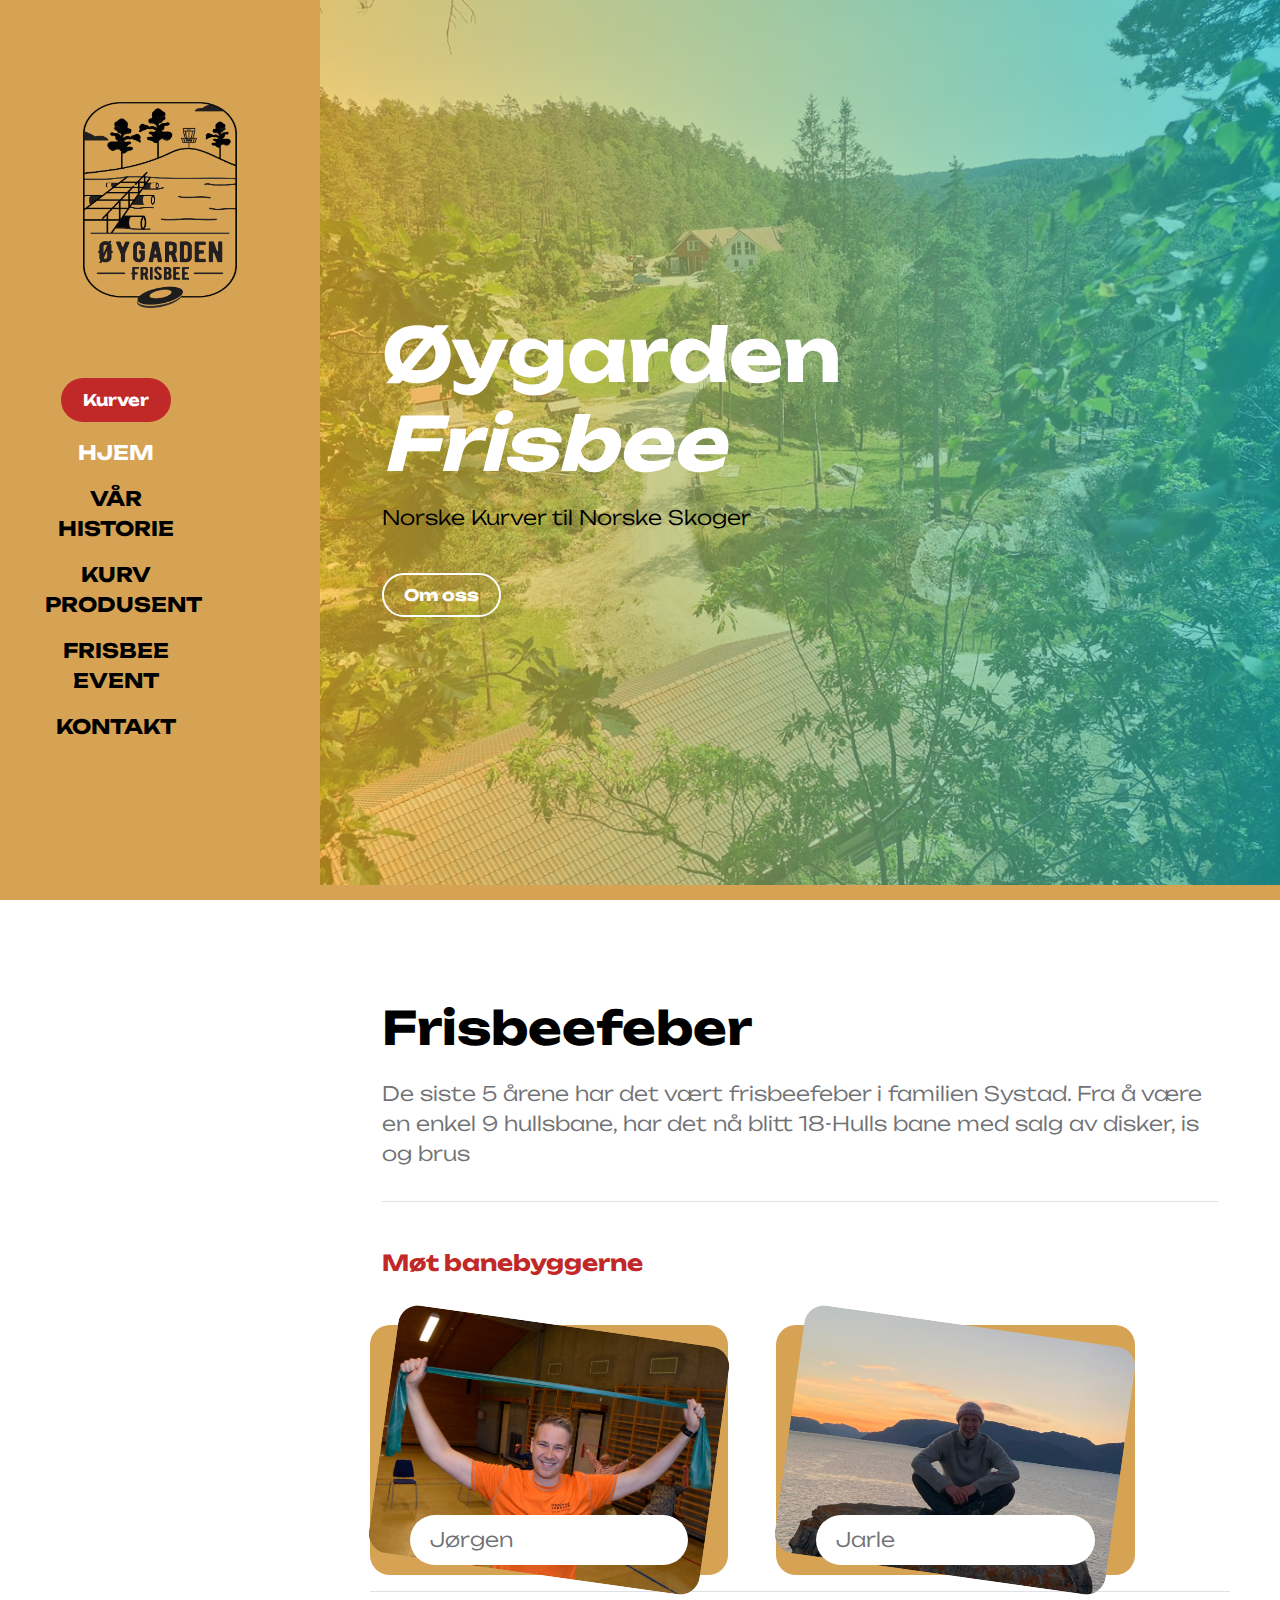
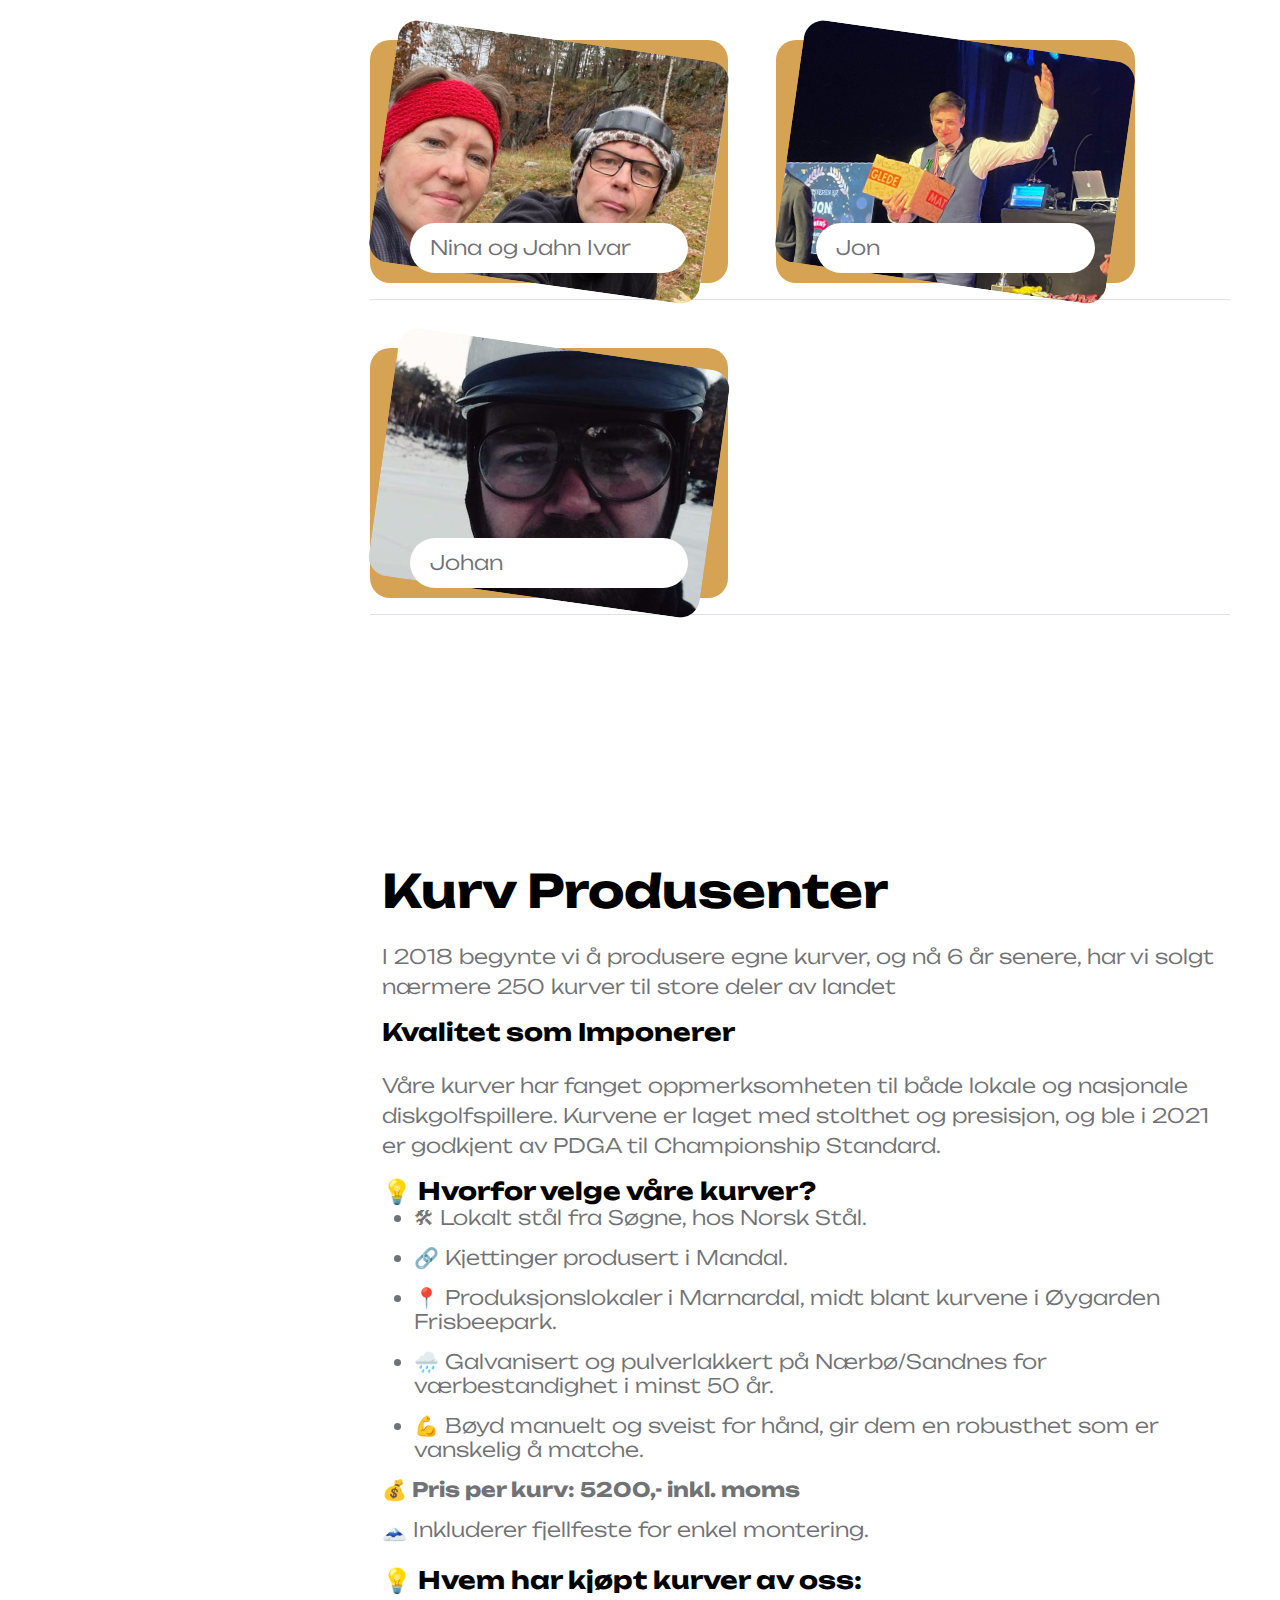
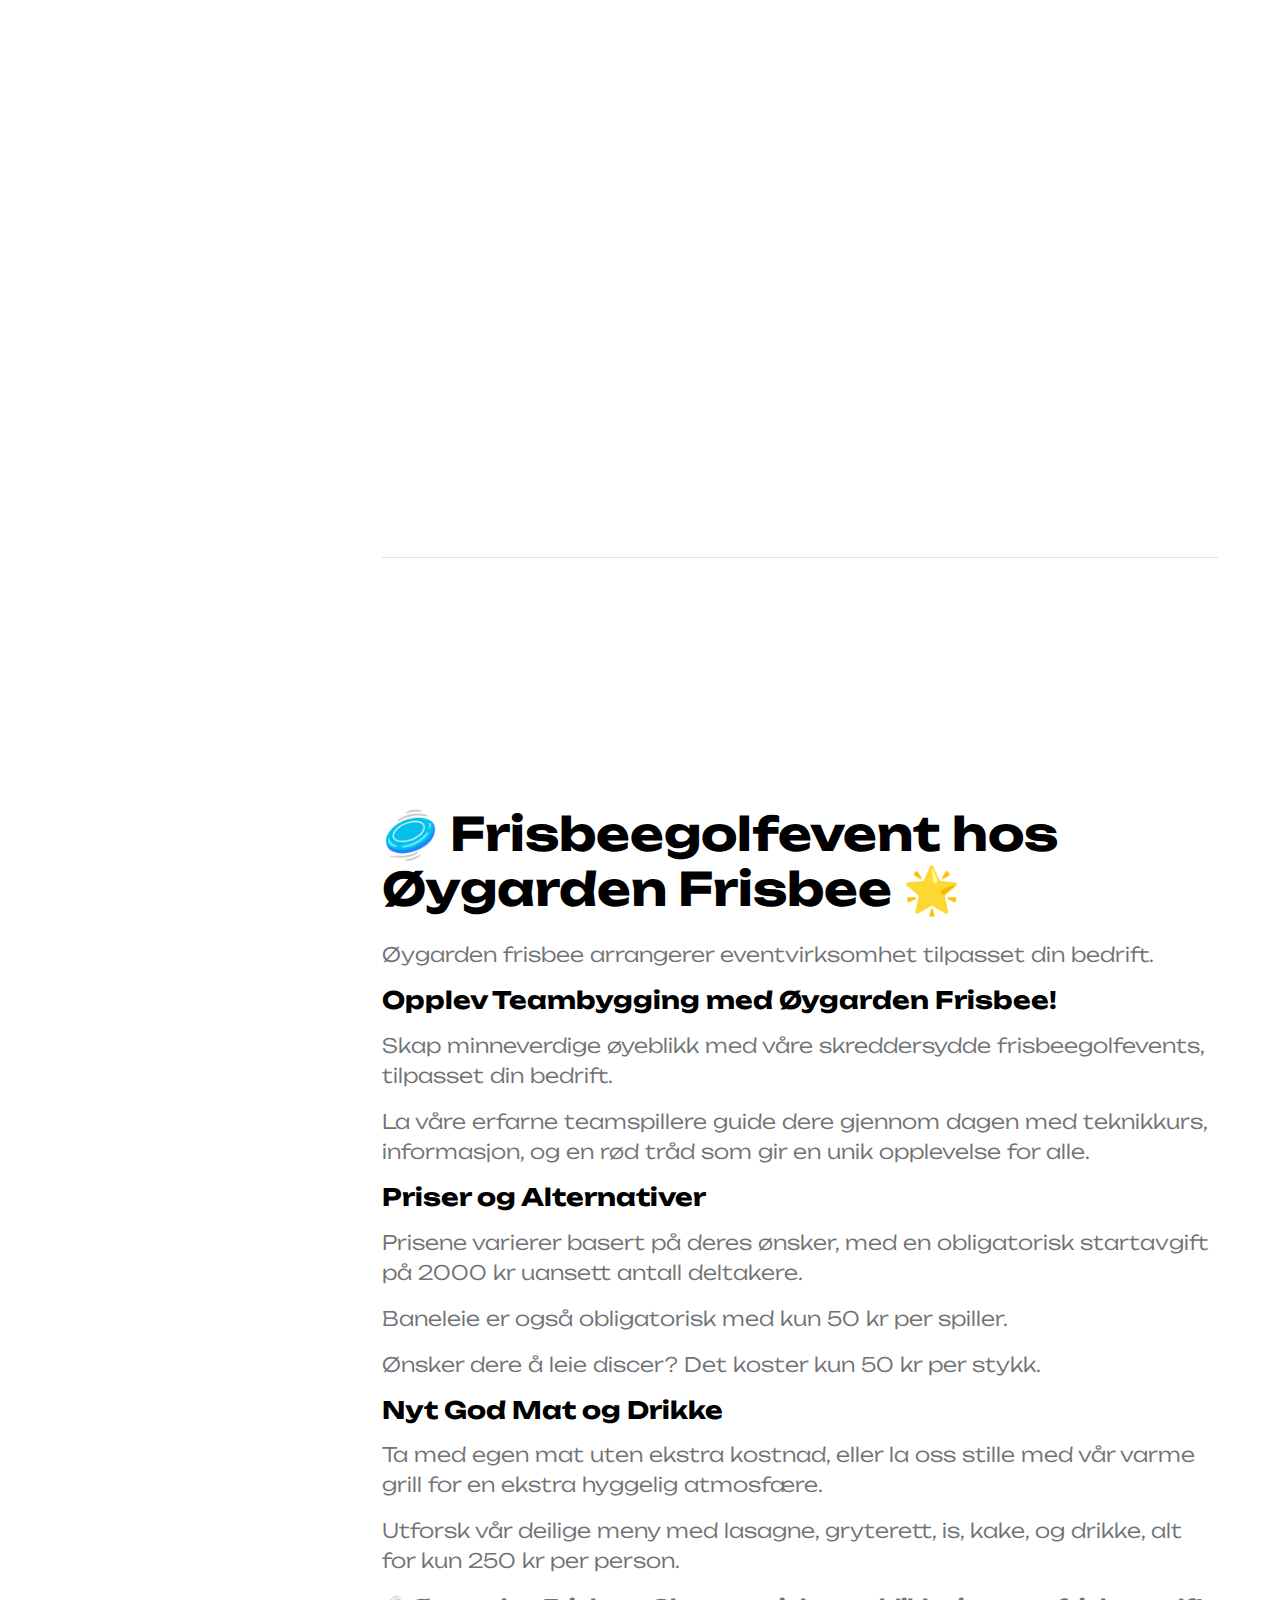
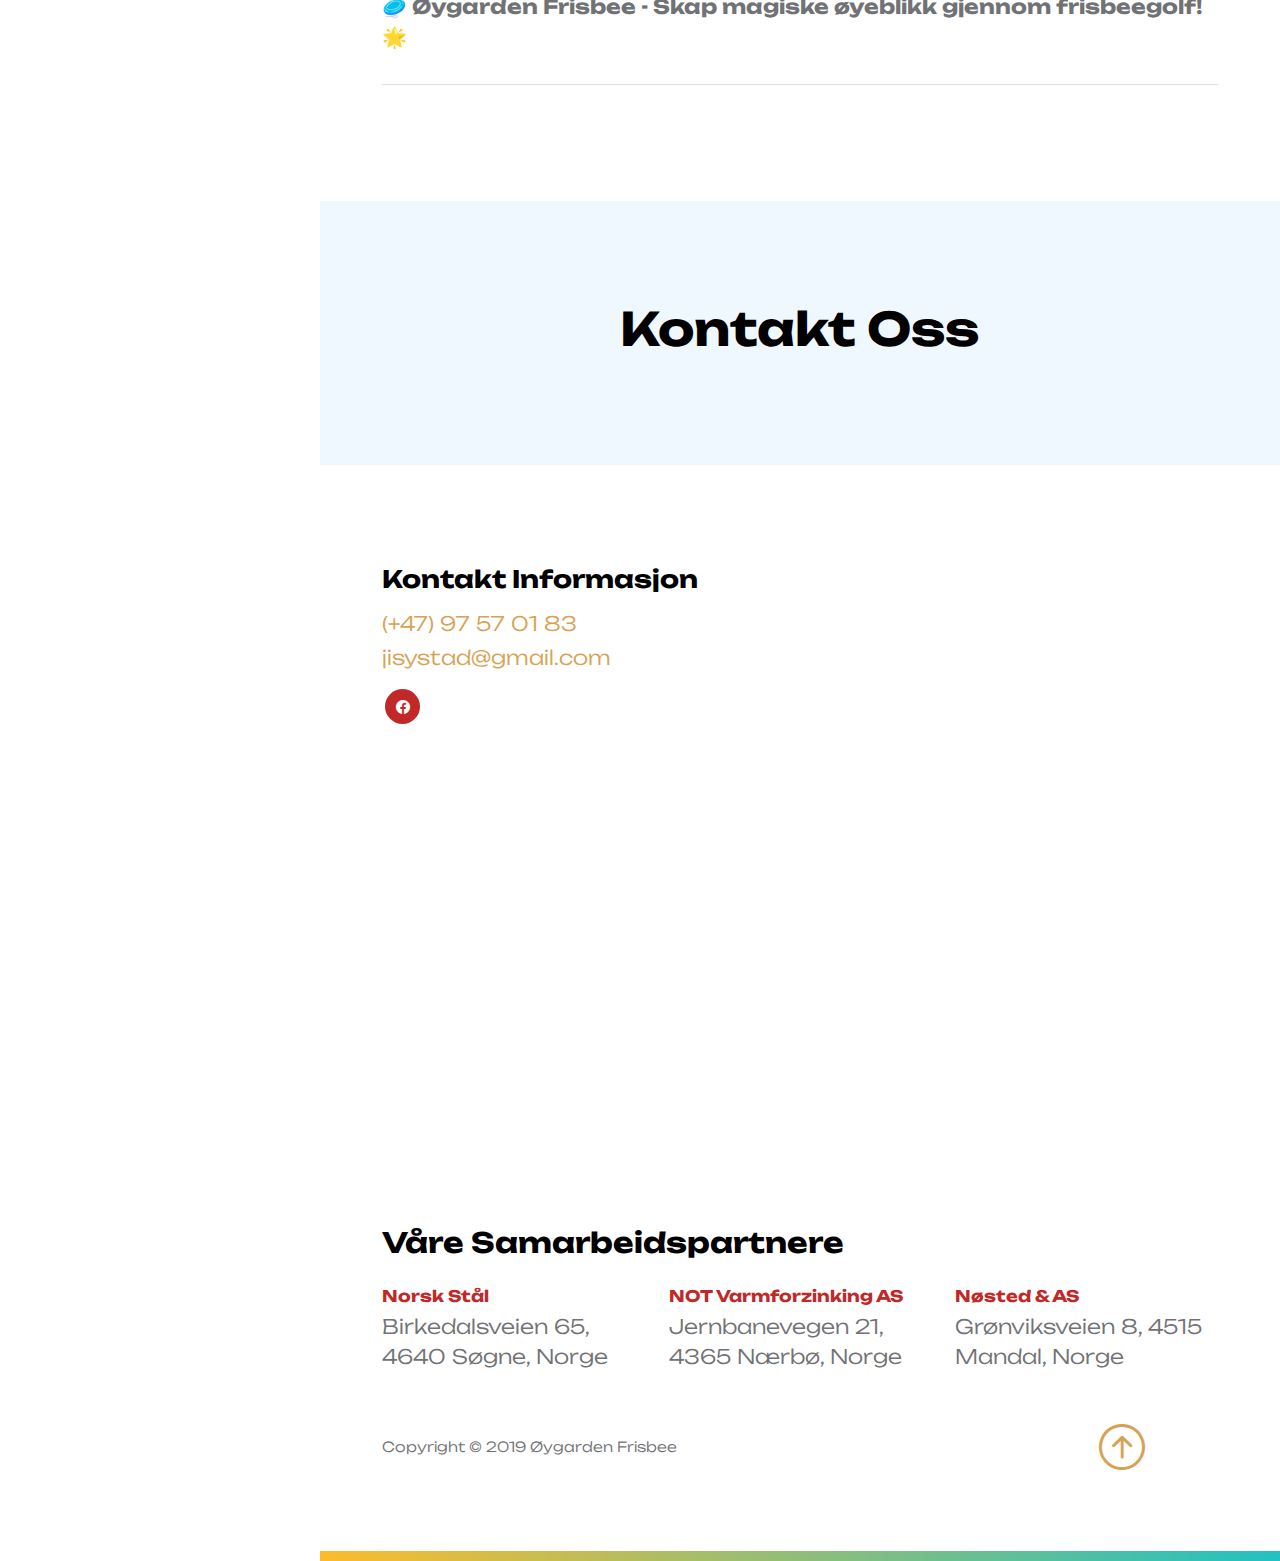
==== index.html @ 497b541f ".." ====
<!doctype html>

<html lang="en">
    <head>
        <meta name="google-site-verification" content="99GQtSZN6uLijTsMwN8VBqobpxUEq3Imoh3JrUAR_5c" />
        <meta charset="utf-8">
        <meta name="viewport" content="width=device-width, initial-scale=1">

        <meta name="description" content="">
        <meta name="author" content="">

        <title>Øygarden</title>

        <!-- CSS FILES -->        
        <link rel="preconnect" href="https://fonts.googleapis.com">
        
        <link rel="preconnect" href="https://fonts.gstatic.com" crossorigin>

        <link href="https://fonts.googleapis.com/css2?family=Unbounded:wght@300;500&display=swap" rel="stylesheet">

        <link href="css/bootstrap.min.css" rel="stylesheet">

        <link href="css/bootstrap-icons.css" rel="stylesheet">

        <link href="css/templatemo-barber-shop.css" rel="stylesheet">

        <link rel="stylesheet" href="css/flipper.css">
<!--

TemplateMo 585 Barber Shop

https://templatemo.com/tm-585-barber-shop

-->
    </head>
    <script>
        window.si = window.si || function () { (window.siq = window.siq || []).push(arguments); };
      </script>
      <script defer src="/_vercel/speed-insights/script.js"></script>
    
    <body>
    <SpeedInsights />

        <div class="container-fluid">
            <div class="row">

                <button class="navbar-toggler d-md-none collapsed" type="button" data-bs-toggle="collapse" data-bs-target="#sidebarMenu" aria-controls="sidebarMenu" aria-expanded="false" aria-label="Toggle navigation">
                    <span class="navbar-toggler-icon"></span>
                </button>

                <nav id="sidebarMenu" class="col-md-4 col-lg-3 d-md-block sidebar collapse p-0">

                    <div class="position-sticky sidebar-sticky d-flex flex-column justify-content-center align-items-center">
                        <a class="navbar-brand" href="index.html">
                            <img src="images/oygarden-logo.png" class="logo-image img-fluid" align="">
                        </a>

                        <ul class="nav flex-column">
                            <div class="col-lg-8 col-12">
                                
                                
                                <a class="btn custom-btn smoothscroll mb-2 " href="Norskpeoduserte_Kurver.html">Kurver</a>
                            <!--    <a class="btn custom-btn smoothscroll mb-2" href="Frisbee_event.html">Event</a>
                                <br>
                            </div>-->
                            <li class="nav-item">
                                <a class="nav-link click-scroll" href="#section_1">Hjem</a>
                            </li>

                            <li class="nav-item">
                                <a class="nav-link click-scroll" href="#section_2">Vår Historie</a>
                            </li>

                            <li class="nav-item">
                                <a class="nav-link click-scroll" href="#section_3">Kurv Produsent</a>
                            </li>
                            <li class="nav-item">
                                <a class="nav-link click-scroll" href="#section_4">Frisbee Event</a>
                            </li>  
                            <li class="nav-item">
                                <a class="nav-link click-scroll" href="#section_5">Kontakt</a>
                            </li>
                        </ul>
                    </div>
                </nav>

                
                <div class="col-md-8 ms-sm-auto col-lg-9 p-0">
                    <section class="img_hjem hero-section d-flex justify-content-center align-items-center" id="section_1">

                            <div class="container">
                                <div class="row">

                                    <div class="col-lg-8 col-12">
                                        <h1 class="text-white mb-lg-3 mb-4"><strong>Øygarden <em>Frisbee</em></strong></h1>
                                        <p class="text-black">Norske Kurver til Norske Skoger</p>
                                        <br>
                                        <a class="btn custom-btn custom-border-btn custom-btn-bg-white smoothscroll me-2 mb-2" href="#section_2">Om oss</a>

                                        <!-- <a class="btn custom-btn smoothscroll mb-2" href="#section_3">What we do</a> -->
                                    </div>
                                </div>
                            </div>

                            <!-- <div class="custom-block d-lg-flex flex-column justify-content-center align-items-center">
                                <img src="images/vintage-chair-barbershop.jpg" class="custom-block-image img-fluid" alt="">

                                <h4><strong class="text-white">Hurry Up! Get good haircut.</strong></h4>

                                <a href="#booking-section" class="smoothscroll btn custom-btn custom-btn-italic mt-3">Book a seat</a>
                            </div> -->
                    </section>


                    <section class="about-section section-padding" id="section_2">
                        <div class="container">
                            <div class="row">

                                <div class="col-lg-12 col-12 mx-auto">
                                    <h2 class="mb-4">Frisbeefeber</h2>

                                    <div class="border-bottom pb-3 mb-5">
                                        <p>De siste 5 årene har det vært frisbeefeber i familien Systad. Fra å være en enkel 9 hullsbane, har det nå blitt 18-Hulls bane med salg av disker, is og brus</p>
                                        <!-- <a href="https://templatemo.com/page/1" target="_blank">TemplateMo</a> -->
                                    </div>
                                </div>

                                    <h6 class="mb-5">Møt banebyggerne</h6>
                                        <div class="col-lg-5 col-12 custom-block-bg-overlay-wrap me-lg-5 mb-5 mb-lg-0">
                                            <img src="images/folk/Jorgen_korona.jpg" class="custom-block-bg-overlay-image img-fluid" alt="">

                                            <div class="team-info d-flex align-items-center flex-wrap">
                                                <p class="mb-0">Jørgen</p>

                                                
                                            </div>
                                        </div>
                                        
                                        <div class="col-lg-5 col-12 custom-block-bg-overlay-wrap me-lg-5 mb-5 mb-lg-0">
                                            <img src="images/folk/Jarle.jpg" class="custom-block-bg-overlay-image img-fluid" alt="">

                                            <div class="team-info d-flex align-items-center flex-wrap">
                                                <p class="mb-0">Jarle</p>

                                            </div>
                                        </div>
                                        <div class="border-bottom pb-3 mb-5">
                                        </div> 

                                        <div class="col-lg-5 col-12 custom-block-bg-overlay-wrap me-lg-5 mb-5 mb-lg-0">
                                            <img src="images/folk/Nina_jahnivar.jpg" class="custom-block-bg-overlay-image img-fluid" alt="">

                                            <div class="team-info d-flex align-items-center flex-wrap">
                                                <p class="mb-0">Nina og Jahn Ivar</p>

                                                
                                            </div>
                                            
                                        </div>
                                        
                                        <div class="col-lg-5 col-12 custom-block-bg-overlay-wrap me-lg-5 mb-5 mb-lg-0">
                                            <img src="images/folk/Jon_meny.jpg" class="custom-block-bg-overlay-image img-fluid" alt="">

                                            <div class="team-info d-flex align-items-center flex-wrap">
                                                <p class="mb-0">Jon</p>

                                                
                                            </div>
                                            
                                        </div>
                                        <div class="border-bottom pb-3 mb-5">
                                        </div> 
                                        <div class="col-lg-5 col-12 custom-block-bg-overlay-wrap me-lg-5 mb-5 mb-lg-0">
                                            <img src="images/folk/johan_hjelm.jpg" class="custom-block-bg-overlay-image img-fluid" alt="">

                                            <div class="team-info d-flex align-items-center flex-wrap">
                                                <p class="mb-0">Johan</p>

                                                
                                            </div>
                                            
                                        </div>
                                <div class="border-bottom pb-3 mb-5">
                                </div> 
                        </section>
                    <section class="about-section section-padding" id="section_3">
                        <div class="container">
                            <div class="row">

                                <div class="col-lg-12 col-12 mx-auto">
                                <h2 class="mb-4">Kurv Produsenter</h2>
                                <p>I 2018 begynte vi å produsere egne kurver, og nå 6 år senere, har vi solgt nærmere 250 kurver til store deler av landet</p>

                                <div class="border-bottom pb-3 mb-5">
                                    <h5 class="mb-4">Kvalitet som Imponerer</h5>
                                        <p> Våre kurver har fanget oppmerksomheten til både lokale og nasjonale diskgolfspillere. Kurvene er laget med stolthet og presisjon, og ble i 2021 er godkjent av PDGA til Championship Standard.
                                        
                                            <h5 class="mb-4">💡 Hvorfor velge våre kurver?</h7>    
                                            <ul>
                                                <li>🛠 Lokalt stål fra Søgne, hos Norsk Stål.</li>
                                                <p></p>
                                                <li>🔗 Kjettinger produsert i Mandal.</li>
                                                <p></p>
                                                <li>📍 Produksjonslokaler i Marnardal, midt blant kurvene i Øygarden Frisbeepark.</li>
                                                <p></p>
                                                <li>🌧️ Galvanisert og pulverlakkert på Nærbø/Sandnes for værbestandighet i minst 50 år.</li>
                                                <p></p>
                                                <li>💪 Bøyd manuelt og sveist for hånd, gir dem en robusthet som er vanskelig å matche.</li>
                                              </ul>
                                              <p><strong>💰 Pris per kurv: 5200,- inkl. moms</strong></p>
                                              <p>🗻 Inkluderer fjellfeste for enkel montering.</p>
                                              
                                              <h5 class="mb-4">💡 Hvem har kjøpt kurver av oss:</h7>    
                                                <p></p>
                                                <div>
                                                <iframe class="google-map" src="https://www.google.com/maps/d/u/0/embed?mid=1SNhku_MDyU33DSKw4q8itqVWNT-lhy4&ehbc=2E312F" width="100%" height="500" style="border:0;" allowfullscreen="" loading="lazy" referrerpolicy="no-referrer-when-downgrade"></iframe>
                                            </div>
                                </div>
                            </div>
                        </div>
                    </section>
                    <section class="about-section section-padding" id="section_4">
                        <div class="container">
                            <div class="row">
                                <div class="col-lg-12 col-12 mx-auto">
                                <h2 class="mb-4">🥏 Frisbeegolfevent hos Øygarden Frisbee 🌟</h2>
                                <p>Øygarden frisbee arrangerer eventvirksomhet tilpasset din bedrift. </p>

                                <div class="border-bottom pb-3 mb-lg-3">                                        
                                    <section>
                                        <h5 class="mb-3">Opplev Teambygging med Øygarden Frisbee!</h5>
                                        <p>Skap minneverdige øyeblikk med våre skreddersydde frisbeegolfevents, tilpasset din bedrift.</p>
                                        <p>La våre erfarne teamspillere guide dere gjennom dagen med teknikkurs, informasjon, og en rød tråd som gir en unik opplevelse for alle.</p>
                                    </section>
                                
                                    <section>
                                        <h5 class="mb-3">Priser og Alternativer</h5>
                                        <p>Prisene varierer basert på deres ønsker, med en obligatorisk startavgift på 2000 kr uansett antall deltakere.</p>
                                        <p>Baneleie er også obligatorisk med kun 50 kr per spiller.</p>
                                        <p>Ønsker dere å leie discer? Det koster kun 50 kr per stykk.</p>
                                    </section>
                                
                                    <section>
                                        <h5 class="mb-3">Nyt God Mat og Drikke</h5>
                                        <p>Ta med egen mat uten ekstra kostnad, eller la oss stille med vår varme grill for en ekstra hyggelig atmosfære.</p>
                                        <p>Utforsk vår deilige meny med lasagne, gryterett, is, kake, og drikke, alt for kun 250 kr per person.</p>
                                    </section>
                                
                                    <footer>
                                        <p><strong>🥏 Øygarden Frisbee - Skap magiske øyeblikk gjennom frisbeegolf! 🌟</strong></p>
                                    </footer>

                                </div>

                            </div>
                        
                        </div>
                    </section>



                <section class="contact-section" id="section_5">
                    <div class="section-padding section-bg">
                        <div class="container">
                            <div class="row">   

                                <div class="col-lg-8 col-12 mx-auto">
                                    <h2 class="text-center">Kontakt Oss</h2>
                                </div>
                            </div>
                        </div>
                    </div>
                    

                    <div class="section-padding">
                        <div class="container">
                            <div class="row">

                                <div class="col-lg-6 col-12">
                                    <h5 class="mb-3"><strong>Kontakt</strong> Informasjon</h5>

                                    <p class="text-white d-flex mb-1">
                                        <a href="tel: 97570183" class="site-footer-link">
                                            (+47) 
                                            97 57 01 83
                                        </a>
                                    </p>

                                    <p class="text-white d-flex">
                                        <a href="mailto:jisystad@gmail.com" class="site-footer-link">
                                            jisystad@gmail.com
                                        </a>
                                    </p>

                                    <ul class="social-icon">
                                        <li class="social-icon-item">
                                            <a href="https://www.facebook.com/profile.php?id=100069948341157" class="social-icon-link bi-facebook">
                                            </a>
                                        </li>
            
                                        
                                    </ul>
                                </div>

                               

                                <div class="col-lg-12 col-12 mx-auto mt-5 pt-5">
                                    <iframe class="google-map" src="https://www.google.com/maps/embed?pb=!1m18!1m12!1m3!1d2104.574949823341!2d7.667216677283256!3d58.16422140373099!2m3!1f0!2f0!3f0!3m2!1i1024!2i768!4f13.1!3m3!1m2!1s0x46381f84f6355f0b%3A0x8a8f4943de258a94!2s%C3%98ygarden%20Frisbeegolf%20bane!5e0!3m2!1sno!2sno!4v1705247884808!5m2!1sno!2sno" width="100%" height="300" style="border:0;" allowfullscreen="" loading="lazy" referrerpolicy="no-referrer-when-downgrade"></iframe>
                                </div>
                                
                            </div>
                        </div>
                    </div>

                </section>
                <footer class="site-footer">
                    <div class="container">
                        <div class="row">

                            <div class="col-lg-12 col-12">
                                <h4 class="site-footer-title mb-4">Våre Samarbeidspartnere</h4>
                            </div>

                            <div class="col-lg-4 col-md-6 col-11">
                                <div class="site-footer-thumb">
                                    <strong class="mb-1">Norsk Stål</strong>

                                    <p>Birkedalsveien 65, 4640 Søgne, Norge</p>
                                </div>
                            </div>

                            <div class="col-lg-4 col-md-6 col-11">
                                <div class="site-footer-thumb">
                                    <strong class="mb-1">NOT Varmforzinking AS</strong>

                                    <p>Jernbanevegen 21, 4365 Nærbø, Norge</p>
                                </div>
                            </div>

                            <div class="col-lg-4 col-md-6 col-11">
                                <strong class="mb-1">Nøsted & AS</strong>

                                <p>Grønviksveien 8, 4515 Mandal, Norge</p>
                            </div>
                        </div>
                    </div>

                    <div class="site-footer-bottom">
                        <div class="container">
                            <div class="row align-items-center">

                                <div class="col-lg-8 col-12 mt-4">
                                    <p class="copyright-text mb-0">Copyright © 2019 Øygarden Frisbee 
                                </div>

                                <div class="col-lg-2 col-md-3 col-3 mt-lg-4 ms-auto">
                                    <a href="#section_1" class="back-top-icon smoothscroll" title="Back Top">
                                        <i class="bi-arrow-up-circle"></i>
                                    </a>
                                </div>

                            </div>
                        </div>
                    </div>
                </footer>
            </div>

        <!-- JAVASCRIPT FILES -->
        <script src="js/jquery.min.js"></script>
        <script src="js/bootstrap.min.js"></script>
        <script src="js/click-scroll.js"></script>
        <script src="js/custom.js"></script>
        <script src="js/flipp.js"></script>
    
    </body>
</html>
---- css/templatemo-barber-shop.css ----
/*

TemplateMo 585 Barber Shop

https://templatemo.com/tm-585-barber-shop

*/


/*---------------------------------------
  CUSTOM PROPERTIES ( VARIABLES )             
-----------------------------------------*/
:root {
  --white-color:                  #ffffff;
  --primary-color:                #d6a354;
  --secondary-color:              #c12828;
  --section-bg-color:             #f0f8ff;
  --custom-btn-bg-color:          #c12828;
  --custom-btn-bg-hover-color:    #FDBB2D;
  --dark-color:                   #000000;
  --p-color:                      #717275;
  --border-color:                 #7fffd4;
  --link-hover-color:             #B22727;

  --body-font-family:             'Unbounded', cursive;

  --h1-font-size:                 74px;
  --h2-font-size:                 46px;
  --h3-font-size:                 32px;
  --h4-font-size:                 28px;
  --h5-font-size:                 24px;
  --h6-font-size:                 22px;
  --p-font-size:                  20px;
  --btn-font-size:                16px;
  --copyright-font-size:          14px;

  --border-radius-large:          100px;
  --border-radius-medium:         20px;
  --border-radius-small:          10px;

  --font-weight-thin:             200;
  --font-weight-light:            300;
  --font-weight-normal:           400;
  --font-weight-bold:             700;
}

body {
  background-color: var(--white-color);
  font-family: var(--body-font-family); 
}


/*---------------------------------------
  TYPOGRAPHY               
-----------------------------------------*/

h2,
h3,
h4,
h5,
h6 {
  color: var(--dark-color);
}

h1,
h2,
h3,
h4,
h5,
h6 {
  font-weight: var(--font-weight-bold);
}

h1 {
  font-size: var(--h1-font-size);
}

h2 {
  font-size: var(--h2-font-size);
}

h3 {
  font-size: var(--h3-font-size);
}

h4 {
  font-size: var(--h4-font-size);
}

h5 {
  font-size: var(--h5-font-size);
}

h6 {
  font-size: var(--h6-font-size);
}

p {
  color: var(--p-color);
  font-size: var(--p-font-size);
  font-weight: var(--font-weight-light);
}

ul li {
  color: var(--p-color);
  font-size: var(--p-font-size);
  font-weight: var(--font-weight-light);
}

a, 
button {
  touch-action: manipulation;
  transition: all 0.3s;
}

a {
  display: inline-block;
  color: var(--primary-color);
  text-decoration: none;
}

a:hover {
  color: var(--link-hover-color);
}

b,
strong {
  font-weight: var(--font-weight-bold);
}


/*---------------------------------------
  SECTION               
-----------------------------------------*/
.section-padding {
  padding: 100px 50px;
}

.section-bg {
  background-color: var(--section-bg-color);
}

.section-overlay {
  background-color: var(--dark-color);
  position: absolute;
  top: 0;
  left: 0;
  pointer-events: none;
  width: 100%;
  height: 100%;
  opacity: 0.45;
}

.section-overlay + .container {
  position: relative;
}

.back-top-icon {
  font-size: var(--h2-font-size);
}


/*---------------------------------------
  CUSTOM BLOCK BACKGROUND OVERLAY               
-----------------------------------------*/
.custom-block-bg-overlay-wrap {
  background: var(--primary-color);
  border-radius: var(--border-radius-medium);
  transition: all 0.3s ease;
}

.custom-block-bg-overlay-wrap:hover {
  background: linear-gradient(90deg, #FDBB2D 0%, #22C1C3 100%);
  transform: scale(1.05);
}

.custom-block-bg-overlay-image {
  border-radius: var(--border-radius-medium);
  display: block;
  margin: auto;
  height: 100%;
  object-fit: cover;
  transform: rotate(8deg);
}

.custom-block-bg-overlay-wrap:hover .team-info {
  bottom: 10px;
}


/*---------------------------------------
  CUSTOM BUTTON               
-----------------------------------------*/
.custom-btn {
  background: var(--custom-btn-bg-color);
  border: 2px solid transparent;
  border-radius: var(--border-radius-large);
  color: var(--white-color);
  font-size: var(--btn-font-size);
  font-weight: var(--font-weight-bold);
  line-height: normal;
  transition: all 0.3s;
  padding: 10px 20px;
}

.custom-btn:hover {
  background: var(--custom-btn-bg-hover-color);
  color: var(--white-color);
}

.custom-border-btn {
  background: transparent;
  border: 2px solid var(--custom-btn-bg-color);
  color: var(--custom-btn-bg-color);
}

.custom-btn-bg-white {
  border-color: var(--white-color);
  color: var(--white-color);
}

.custom-btn-italic {
  font-style: italic;
}


/*---------------------------------------
  NAVIGATION              
-----------------------------------------*/
.sidebar {
  background: var(--primary-color);
  background-repeat: no-repeat;
  background-size: cover;
  background-position: center;
  position: fixed;
  top: 0;
  bottom: 0;
  left: 0;
  z-index: 100;
  padding: 50px 0 0;
}

.sidebar-sticky {
  height: calc(100vh - 48px);
  overflow-x: hidden;
  overflow-y: auto;
  text-align: center;
  position: relative;
}

.navbar {
  background: transparent;
  z-index: 9;
}

.logo-image {
  width: 154px;
  height: auto;
  margin-bottom: 70px;
}

#sidebarMenu .nav-link {
  color: var(--dark-color);
  font-size: var(--p-font-size);
  font-weight: var(--font-weight-bold);
  text-transform: uppercase;
  position: relative;
}

#sidebarMenu .nav-link.active, 
#sidebarMenu .nav-link:hover {
  color: var(--white-color);
}

.navbar-toggler {
  background: var(--primary-color);
  border-radius: var(--border-radius-large);
  position: fixed;
  top: 0;
  bottom: 0;
  right: 0;
  z-index: 222;
  border: 0;
  padding: 0;
  cursor: pointer;
  margin: 25px;
  width: 55px;
  height: 55px;
  outline: none;
}

.navbar-toggler:focus {
  outline: none;
  box-shadow: none;
}

.navbar-toggler[aria-expanded="true"] .navbar-toggler-icon {
  background: transparent;
}

.navbar-toggler[aria-expanded="true"] .navbar-toggler-icon:before,
.navbar-toggler[aria-expanded="true"] .navbar-toggler-icon:after {
  transition: top 300ms 50ms ease, -webkit-transform 300ms 350ms ease;
  transition: top 300ms 50ms ease, transform 300ms 350ms ease;
  transition: top 300ms 50ms ease, transform 300ms 350ms ease, -webkit-transform 300ms 350ms ease;
  top: 0;
}

.navbar-toggler[aria-expanded="true"] .navbar-toggler-icon:before {
  transform: rotate(45deg);
}

.navbar-toggler[aria-expanded="true"] .navbar-toggler-icon:after {
  transform: rotate(-45deg);
}

.navbar-toggler .navbar-toggler-icon {
  background: var(--white-color);
  transition: background 10ms 300ms ease;
  display: block;
  margin: auto;
  width: 25px;
  height: 2px;
  position: relative;
}

.navbar-toggler .navbar-toggler-icon:before,
.navbar-toggler .navbar-toggler-icon:after {
  transition: top 300ms 350ms ease, -webkit-transform 300ms 50ms ease;
  transition: top 300ms 350ms ease, transform 300ms 50ms ease;
  transition: top 300ms 350ms ease, transform 300ms 50ms ease, -webkit-transform 300ms 50ms ease;
  position: absolute;
  right: 0;
  left: 0;
  background: var(--white-color);
  width: 25px;
  height: 2px;
  content: '';
}

.navbar-toggler .navbar-toggler-icon::before {
  top: -8px;
}

.navbar-toggler .navbar-toggler-icon::after {
  top: 8px;
}


/*---------------------------------------
  HERO        
-----------------------------------------*/
.img_hjem {
  background-image: url('../images/framside.jpg');
}
/* Define a class for each page with different background images */
.img_kurv {
  background-image: url('../images/kurv_sogndal.jpg');
}

.img_event {
  background-image: url('../images/event_image.jpg');
}

/* Common styles for all hero sections */
.hero-section {
  background-repeat: no-repeat;
  background-attachment: fixed;
  background-size: cover;
  background-position: center;
  position: relative;
  overflow: hidden;
  padding: 50px;
  padding-bottom: 0;
  min-height: 665px;
  border-bottom: 15px solid var(--primary-color);
}


@media screen and (min-width: 991px) {
  .hero-section {
    height: calc(100vh - 0px);
  }
}

.hero-section::after {
  content: "";
  background: linear-gradient(90deg, #FDBB2D 0%, #22C1C3 100%);
  position: absolute;
  top: 0;
  right: 0;
  bottom: 0;
  left: 0;
  opacity: 0.65;
}

.hero-section .container {
  position: relative;
  z-index: 2;
}

.custom-block {
  border: 10px solid var(--primary-color);
  border-radius: 100%;
  position: absolute;
  z-index: 2;
  bottom: -60px;
  right: -60px;
  padding: 50px 90px 50px 50px;
  width: 360px;
  height: 360px;
}

.custom-block .custom-btn {
  background: var(--primary-color);
}

.custom-block .custom-btn:hover {
  background: var(--secondary-color);
}

.custom-block-image {
  border: 10px solid var(--primary-color);
  border-radius: 100%;
  position: absolute;
  top: -60px;
  right: 20px;
  left: 0;
  width: 120px;
  height: 120px;
  margin: auto;
  object-fit: cover;
}


/*---------------------------------------
  ABOUT              
-----------------------------------------*/
.about-section h6 {
  color: var(--secondary-color);
}

.about-section .custom-block-bg-overlay-image {
  width: 100%;
  max-height: 250px;
}

.about-section .custom-block-bg-overlay-wrap {
  position: relative;
}

.team-info {
  background: var(--white-color);
  border-radius: var(--border-radius-large);
  position: absolute;
  bottom: 0;
  right: 0;
  left: 0;
  margin: 10px 40px;
  padding: 10px 17px 10px 20px;
  transition: all 0.3s ease;
}


/*---------------------------------------
  FEATURED               
-----------------------------------------*/
.featured-section {
  background-image: url('../images/barber-customer-giving-high-five.jpg');
  background-repeat: no-repeat;
  background-attachment: fixed;
  background-size: cover;
  position: relative;
  text-align: center;
}

.featured-section h2 {
  color: var(--secondary-color);
}

.featured-section p {
  color: var(--white-color);
}

.featured-section strong {
  background: var(--primary-color);
  border-radius: var(--border-radius-medium);
  display: inline-block;
  margin-top: 10px;
  padding: 10px 20px;
}


/*---------------------------------------
  SERVICES             
-----------------------------------------*/
.services-thumb {
  border-radius: var(--border-radius-medium);
  position: relative;
  overflow: hidden;
}

.services-thumb:hover .services-info {
  border-color: var(--primary-color);
  border-width: 5px;
}

.services-thumb:hover .services-image {
  transform: scale(1.05);
}

.services-image {
  border-radius: var(--border-radius-medium);
  display: block;
  margin: auto;
  transition: all 0.3s;
}

.services-thumb-price {
  background: var(--primary-color);
  border-radius: var(--border-radius-medium);
  font-size: var(--copyright-font-size);
  margin-left: auto;
  padding: 5px 10px;
}

.services-info {
  border-radius: var(--border-radius-medium);
  border: 1px solid var(--white-color);
  position: absolute;
  top: 0;
  bottom: 0;
  right: 0;
  left: 0;
  margin: 20px;
  padding: 25px 30px;
  transition: all 0.3s ease;
}

.services-info h4 {
  color: var(--white-color);
}


/*---------------------------------------
  PRICE LIST             
-----------------------------------------*/
.price-list-section {
  padding-top: 100px;
  padding-bottom: 100px;
}

.price-list-thumb-wrap {
  padding-right: 50px;
}

.price-list-thumb {
  margin-bottom: 10px;
}

.price-list-thumb:last-child {
  margin-bottom: 0;
}

.price-list-thumb h6 strong {
  color: var(--primary-color);
}

.price-list-thumb-divider {
  background: var(--p-color);
  flex: auto;
  height: 2px;
  margin: auto 15px 0;
}

.price-list-section .custom-block-bg-overlay-wrap {
  padding: 0;
}


/*---------------------------------------
  BOOKING               
-----------------------------------------*/
.booking-section {
  background-image: url('../images/vintage-chair-barbershop.jpg');
  background-repeat: no-repeat;
  background-attachment: fixed;
  background-size: cover;
  background-position: center;
}

.booking-form {
  background: var(--white-color);
  border-radius: var(--border-radius-medium);
  padding: 65px;
}


/*---------------------------------------
  CONTACT               
-----------------------------------------*/
.google-map {
  border-radius: var(--border-radius-medium);
  filter: hue-rotate(45deg);
}

.contact-block-wrap {
  background: var(--primary-color);
  border-radius: var(--border-radius-medium);
  padding: 0;
  min-height: 200px;
}

.contact-block {
  background: var(--secondary-color);
  border-radius: var(--border-radius-medium);
  transform: rotate(8deg);
  height: 100%;
  padding: 20px 40px;
}

.contact-block h6 {
  transform: rotate(-8deg);
}

.contact-block .custom-icon {
  background: var(--primary-color);
  border-radius: var(--border-radius-large);
  display: block;
  width: 50px;
  height: 50px;
  line-height: 50px;
  text-align: center;
  position: relative;
}

.contact-block strong {
  display: block;
  color: var(--white-color);
  text-transform: uppercase;
  margin-top: 20px;
  margin-bottom: 10px;
}


/*---------------------------------------
  CUSTOM FORM               
-----------------------------------------*/
.custom-form .form-control {
  color: var(--p-color);
  margin-bottom: 24px;
  padding-top: 13px;
  padding-bottom: 13px;
  outline: none;
  transition: all 0.3s;
}

.custom-form .form-control:hover,
.custom-form .form-control:focus {
  background: var(--section-bg-color);
  border-color: transparent;
}

.custom-form button[type="submit"] {
  background: var(--custom-btn-bg-color);
  border: none;
  border-radius: var(--border-radius-large);
  color: var(--white-color);
  font-size: var(--p-font-size);
  font-weight: var(--font-weight-medium);
  transition: all 0.3s;
  margin-bottom: 0;
}

.custom-form button[type="submit"]:hover,
.custom-form button[type="submit"]:focus {
  background: var(--custom-btn-bg-hover-color);
  border-color: transparent;
}


/*---------------------------------------
  SITE FOOTER              
-----------------------------------------*/
.site-footer {
  position: relative;
  padding: 80px 50px;
  padding-top: 0;
}

.site-footer::after {
  content: "";
  background: linear-gradient(90deg, #FDBB2D 0%, #22C1C3 100%);
  position: absolute;
  right: 0;
  bottom: 0;
  left: 0;
  width: 100%;
  height: 10px;
}

.site-footer-links {
  padding-left: 0;
}

.site-footer-link-item {
  list-style: none;
  display: inline-block;
  margin-right: 15px;
}

.site-footer strong {
  display: block;
  color: var(--secondary-color);
}

.copyright-text {
  font-size: var(--copyright-font-size);
}


/*---------------------------------------
  SOCIAL ICON               
-----------------------------------------*/
.social-icon {
  margin: 0;
  padding: 0;
}

.social-icon-item {
  list-style: none;
  display: inline-block;
  vertical-align: top;
}

.social-icon-link {
  background: var(--secondary-color);
  border-radius: var(--border-radius-large);
  color: var(--white-color);
  font-size: var(--copyright-font-size);
  display: block;
  margin: 0 3px;
  text-align: center;
  width: 35px;
  height: 35px;
  line-height: 36px;
  transition: background 0.2s, color 0.2s;
}

.social-icon-link:hover {
  background: var(--primary-color);
  color: var(--white-color);
}

.social-icon-link span {
  display: block;
}


/*---------------------------------------
  RESPONSIVE STYLES               
-----------------------------------------*/
@media screen and (max-width: 1200px) {
  h1 {
    font-size: 62px;
  }
}

@media screen and (max-width: 991px) {
  h1 {
    font-size: 54px;
  }

  h2 {
    font-size: 36px;
  }

  h3 {
    font-size: 32px;
  }

  h4 {
    font-size: 28px;
  }

  h5 {
    font-size: 20px;
  }

  h6 {
    font-size: 18px;
  }

  .section-padding,
  .hero-section {
    padding: 50px 25px;
  }

  .custom-block {
    display: none;
  }
  
  .navbar {
    background-color: var(--dark-color);
  }

  .navbar-expand-lg .navbar-nav {
    padding-bottom: 30px;
  }

  .navbar-expand-lg .navbar-nav .nav-link {
    padding: 0;
  }

  .booking-form {
    padding: 45px;
  }
}

@media screen and (max-width: 767px) {
  .custom-btn {
    font-size: 14px;
    padding: 10px 20px;
  }
}

@media screen and (max-width: 480px) {
  h1 {
    font-size: 38px;
  }

  h2 {
    font-size: 28px;
  }

  h3 {
    font-size: 26px;
  }

  h4 {
    font-size: 22px;
  }

  h5 {
    font-size: 20px;
  }

  .services-info h4 {
    font-size: 20px;
  }

  .booking-form {
    padding: 35px;
  }
}
---- css/flipper.css ----
.flip-container {
    perspective: 1000px;
}

.flipper {
    transition: 0.6s;
    transform-style: preserve-3d;
    position: relative;
    height: 100%; /* Added height for better visibility */
}

.front.back {
    width: 100%;
    height: 100%;
    position: absolute;
    backface-visibility: hidden;
}

.front {
    z-index: 2;
}

.back {
    transform: rotateY(180deg);
    display: none; /* Initially hide the back side */
}

.flip-container.flipped .flipper {
    transform: rotateY(180deg);
}
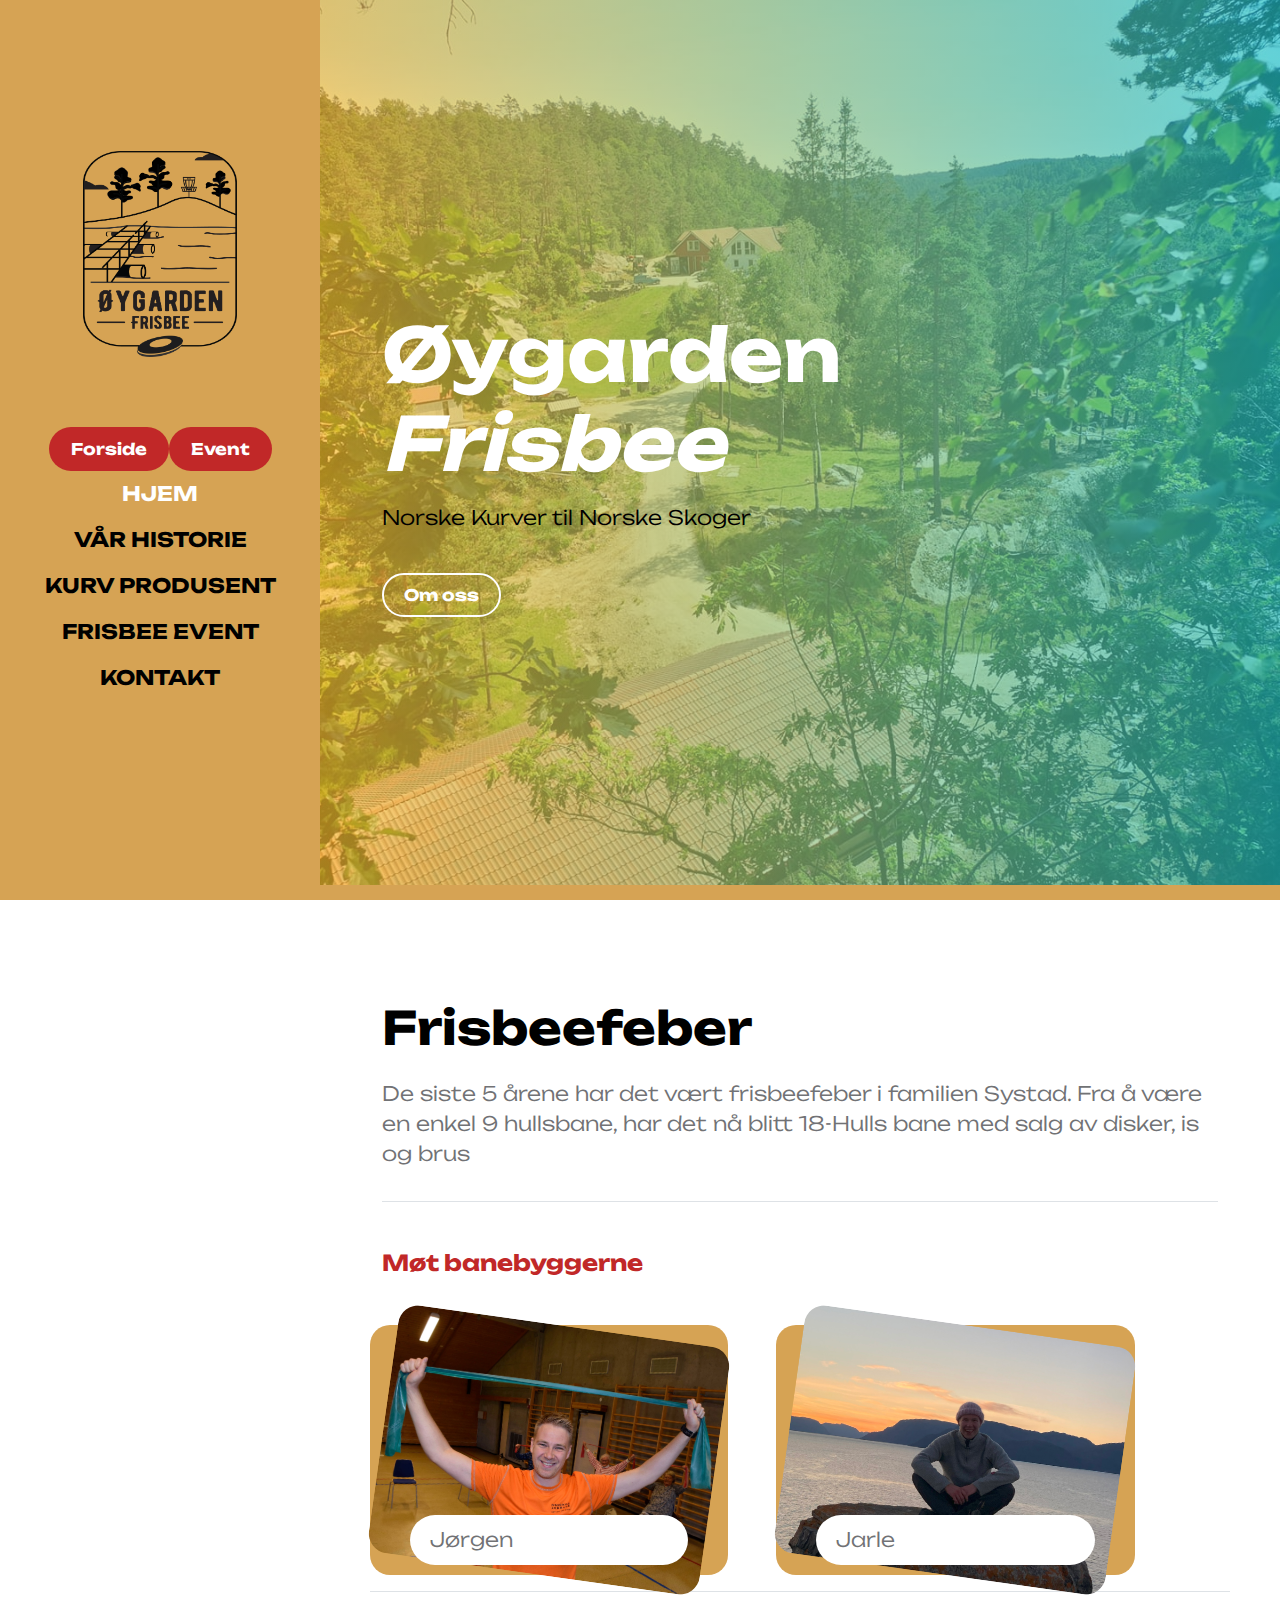
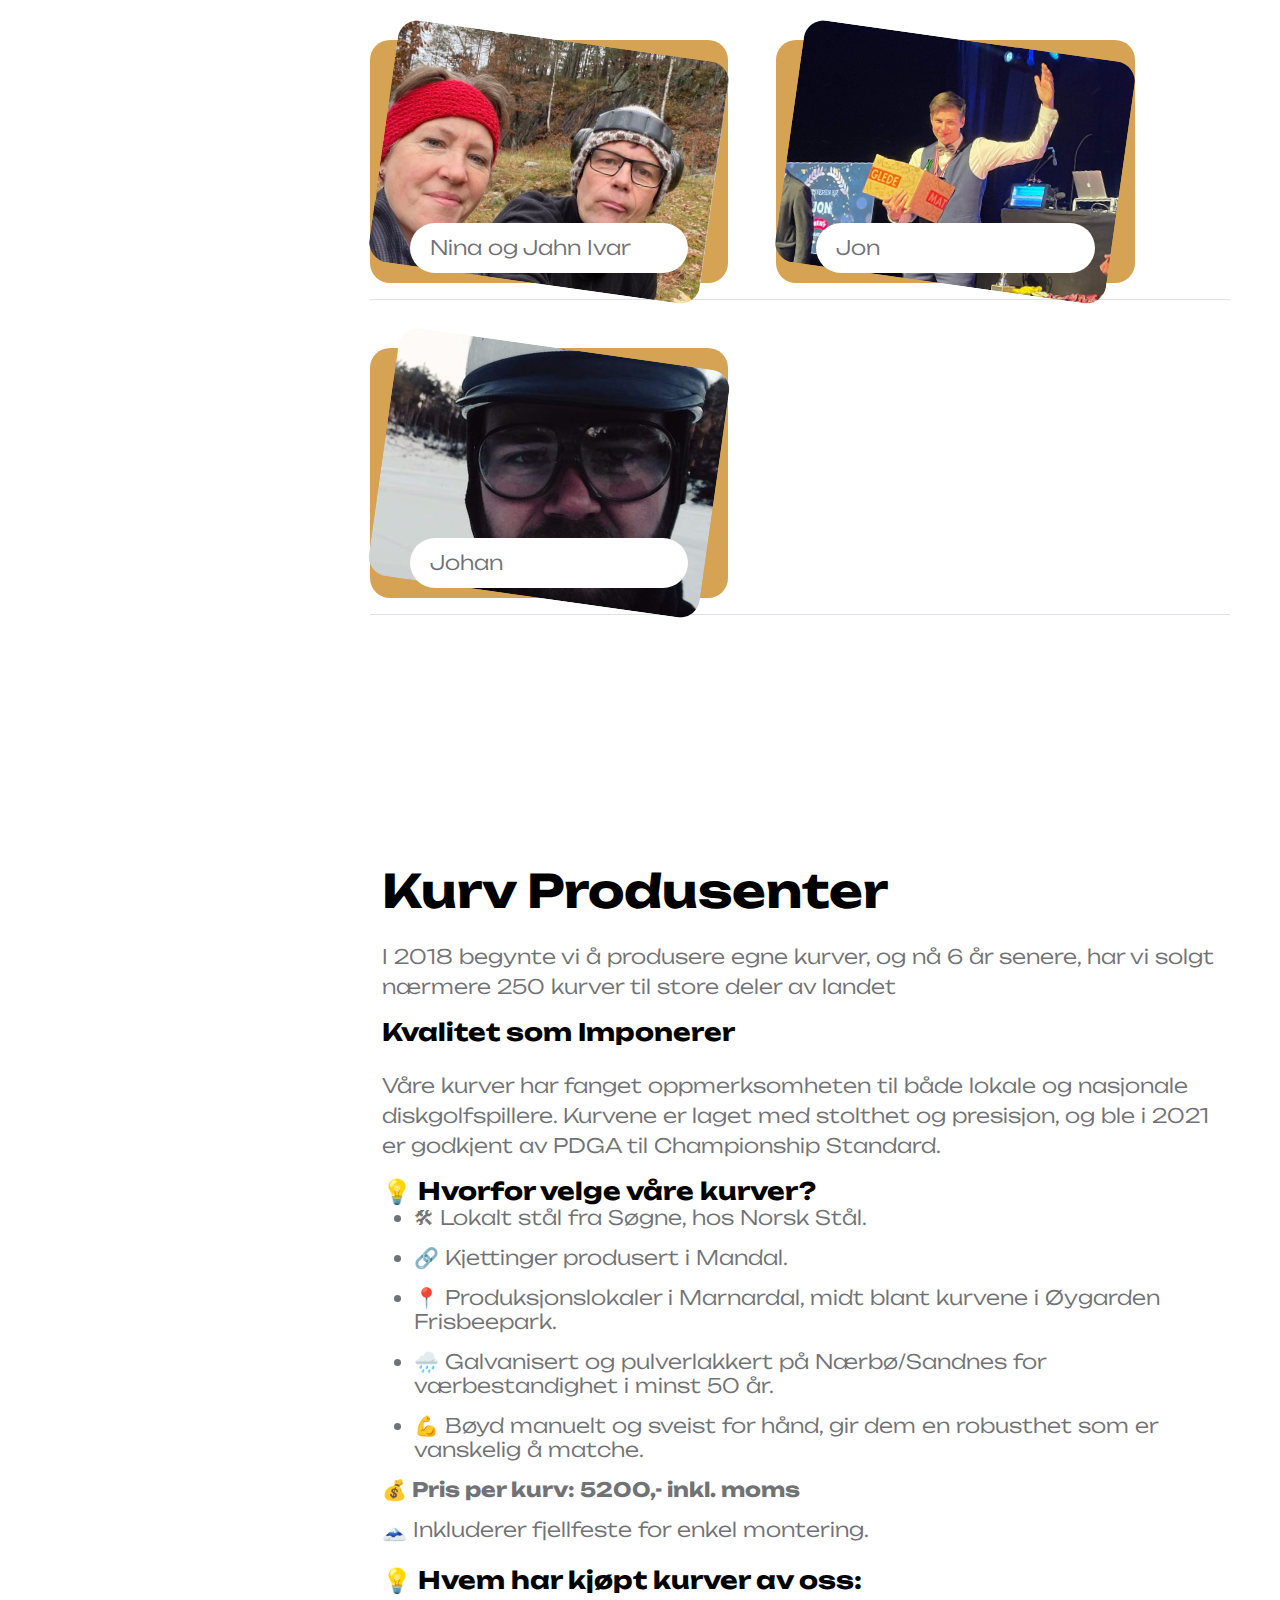
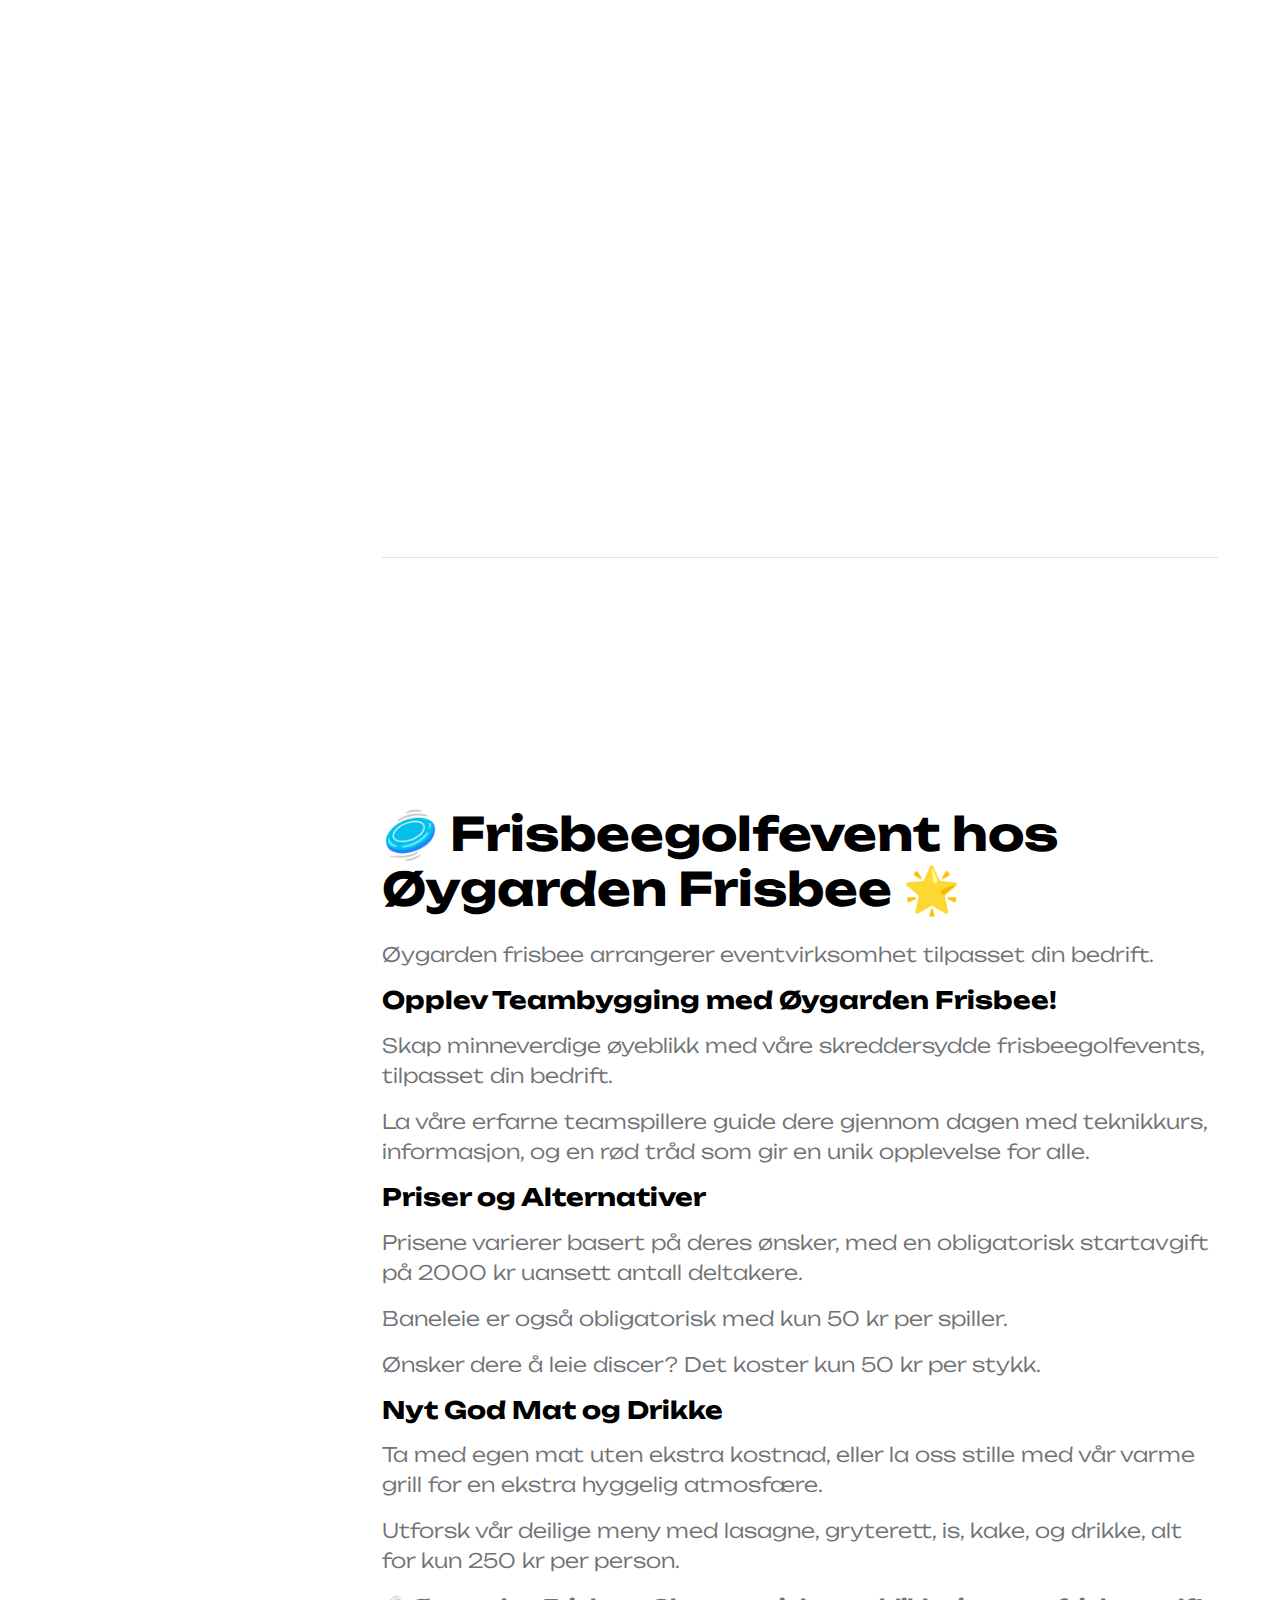
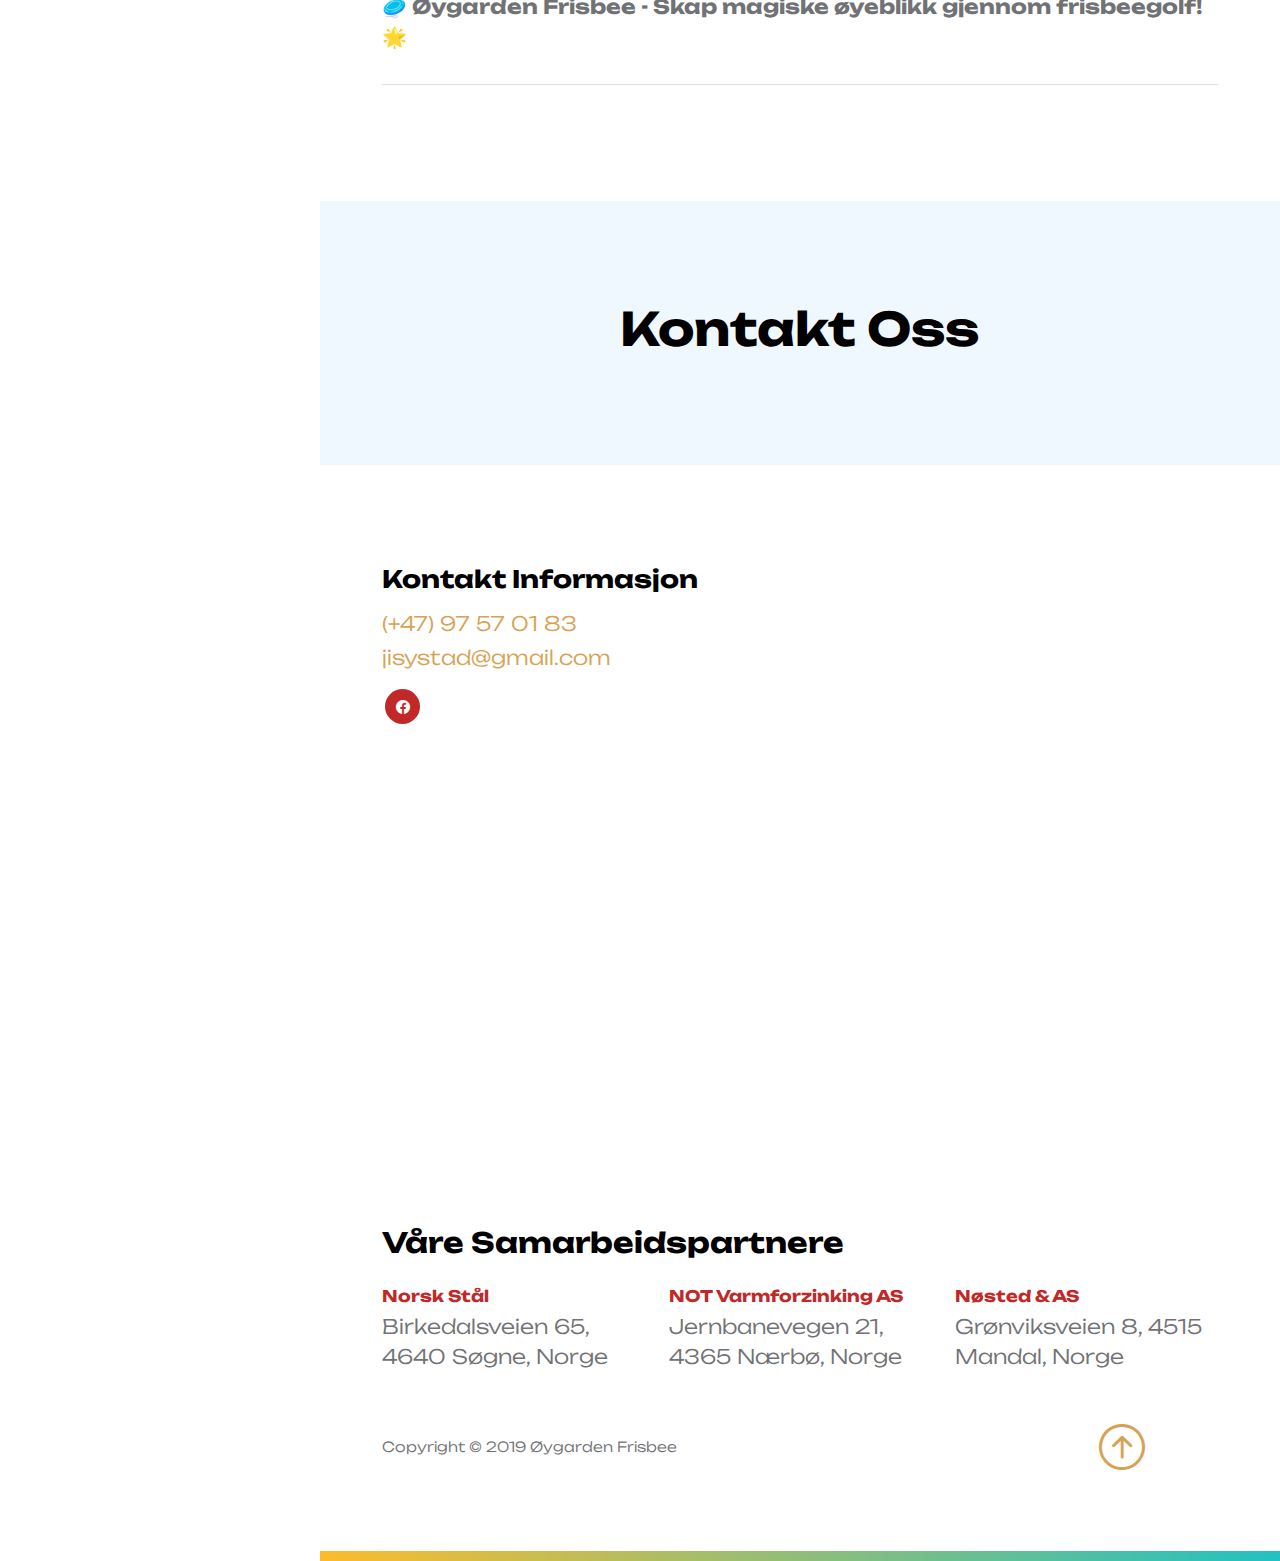
==== commit 8e3f1cdc: ".." ====
--- a/index.html
+++ b/index.html
@@ -54,15 +54,16 @@
                         <a class="navbar-brand" href="index.html">
                             <img src="images/oygarden-logo.png" class="logo-image img-fluid" align="">
                         </a>
-
+                        
+                        <ul class="nav flex">
+                                                        
+                            <a class="btn custom-btn smoothscroll mb-12" href="Norskpeoduserte_Kurver.html">Forside</a>
+                            
+                            <a class="btn custom-btn smoothscroll mb-12" href="Frisbee_event.html">Event</a>
+                            
+                        </ul>
                         <ul class="nav flex-column">
-                            <div class="col-lg-8 col-12">
-                                
-                                
-                                <a class="btn custom-btn smoothscroll mb-2 " href="Norskpeoduserte_Kurver.html">Kurver</a>
-                            <!--    <a class="btn custom-btn smoothscroll mb-2" href="Frisbee_event.html">Event</a>
-                                <br>
-                            </div>-->
+                            
                             <li class="nav-item">
                                 <a class="nav-link click-scroll" href="#section_1">Hjem</a>
                             </li>
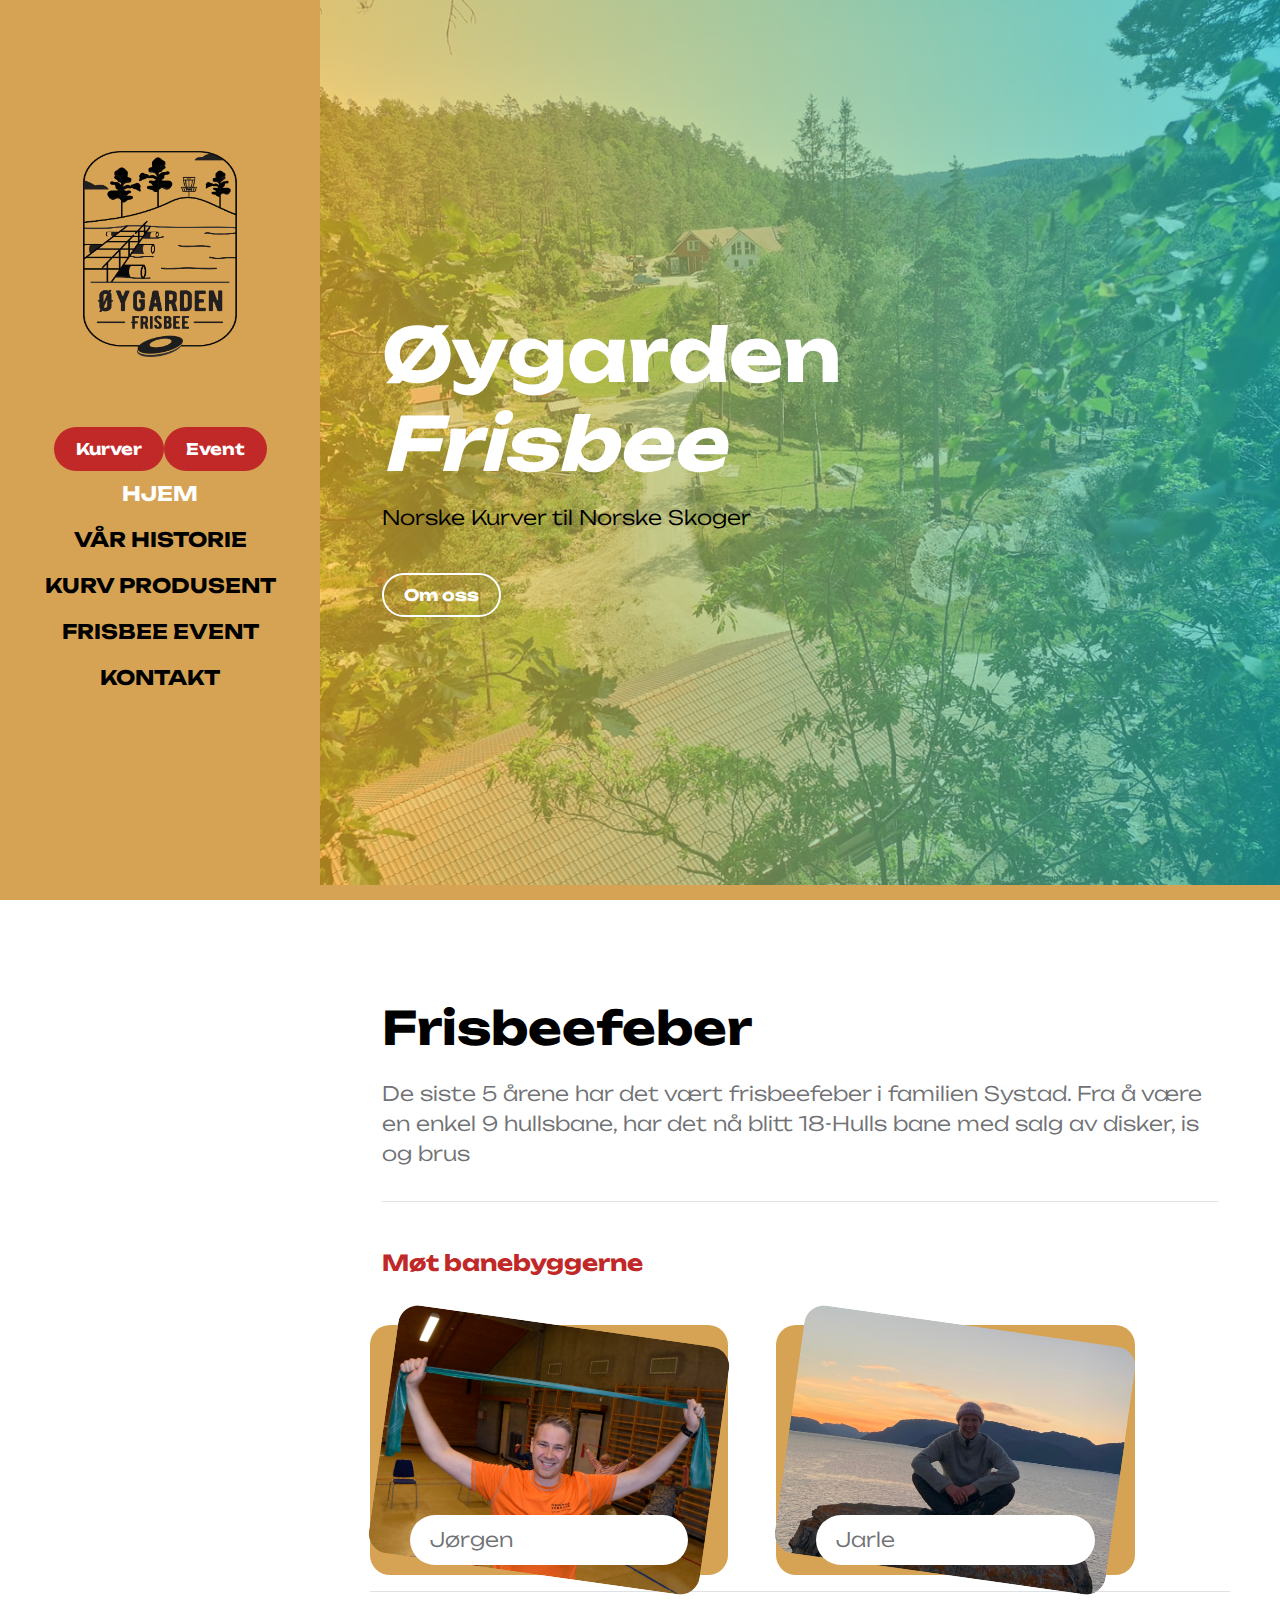
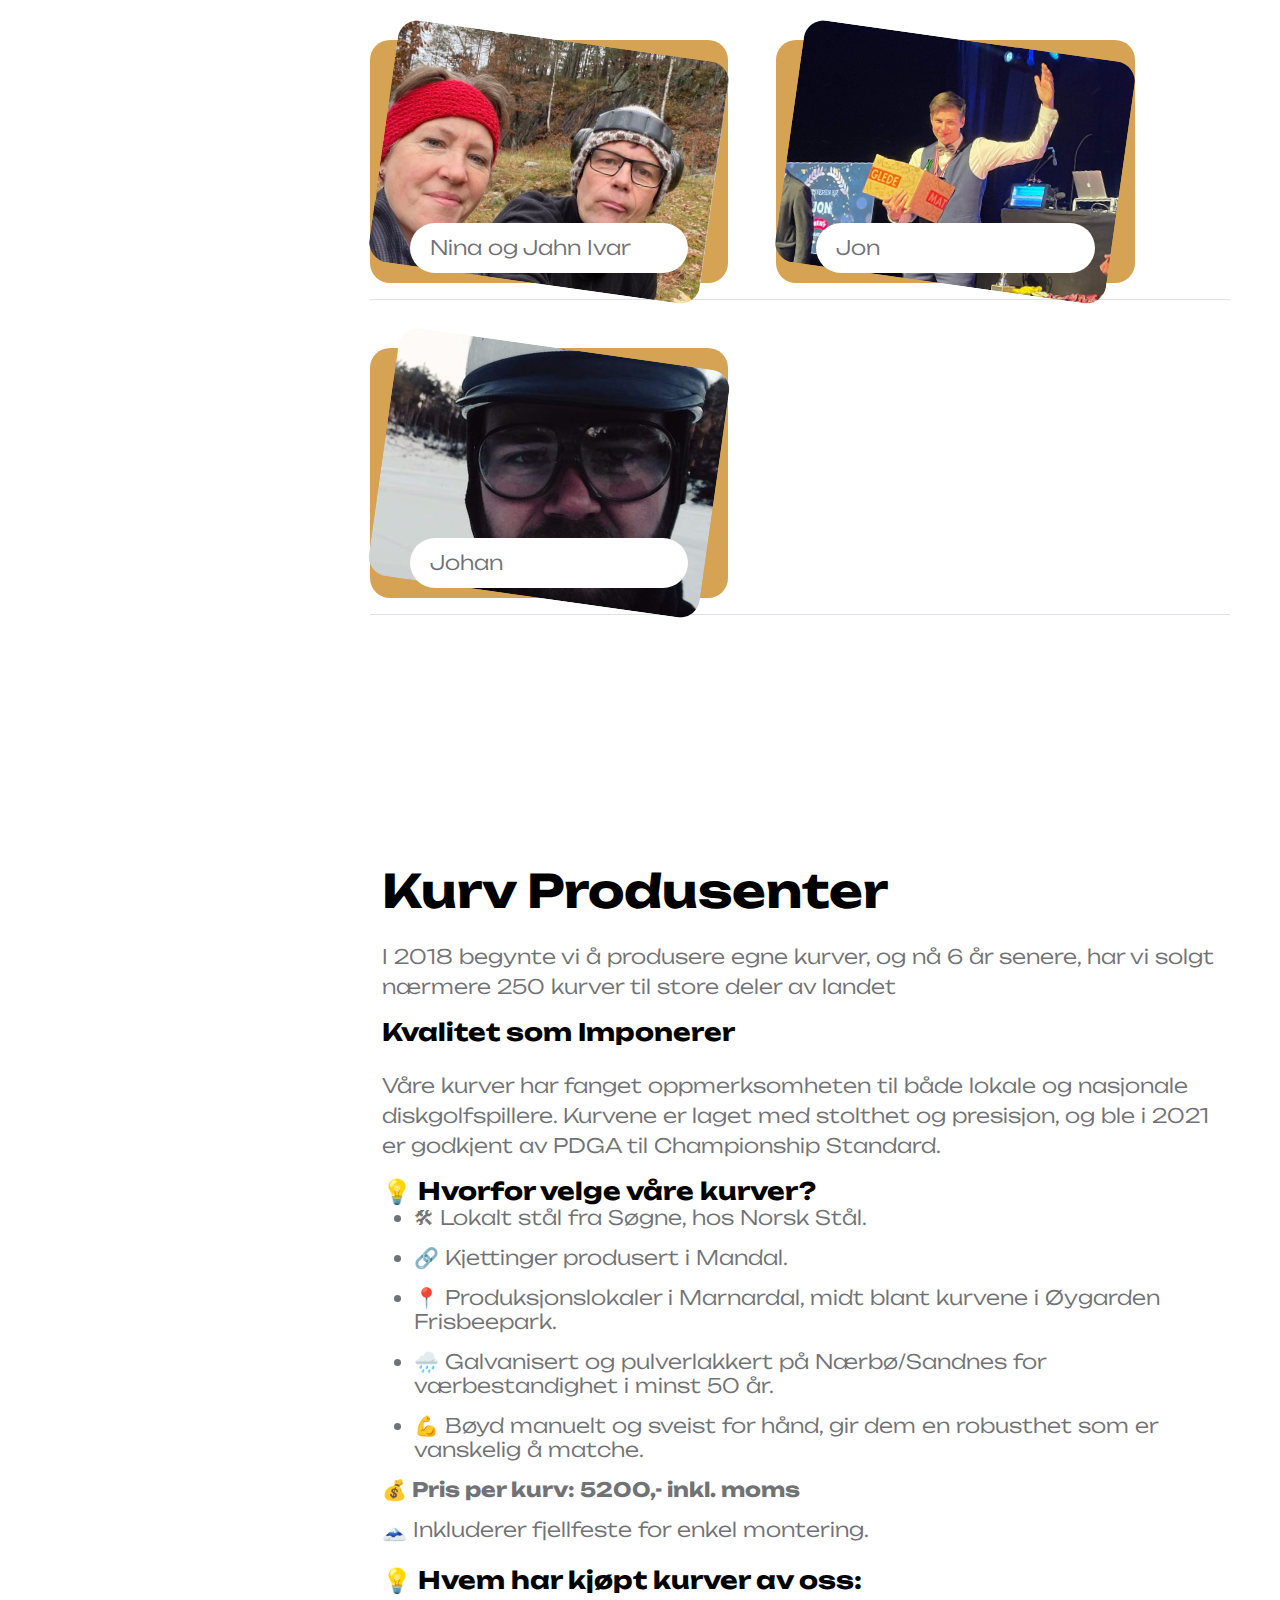
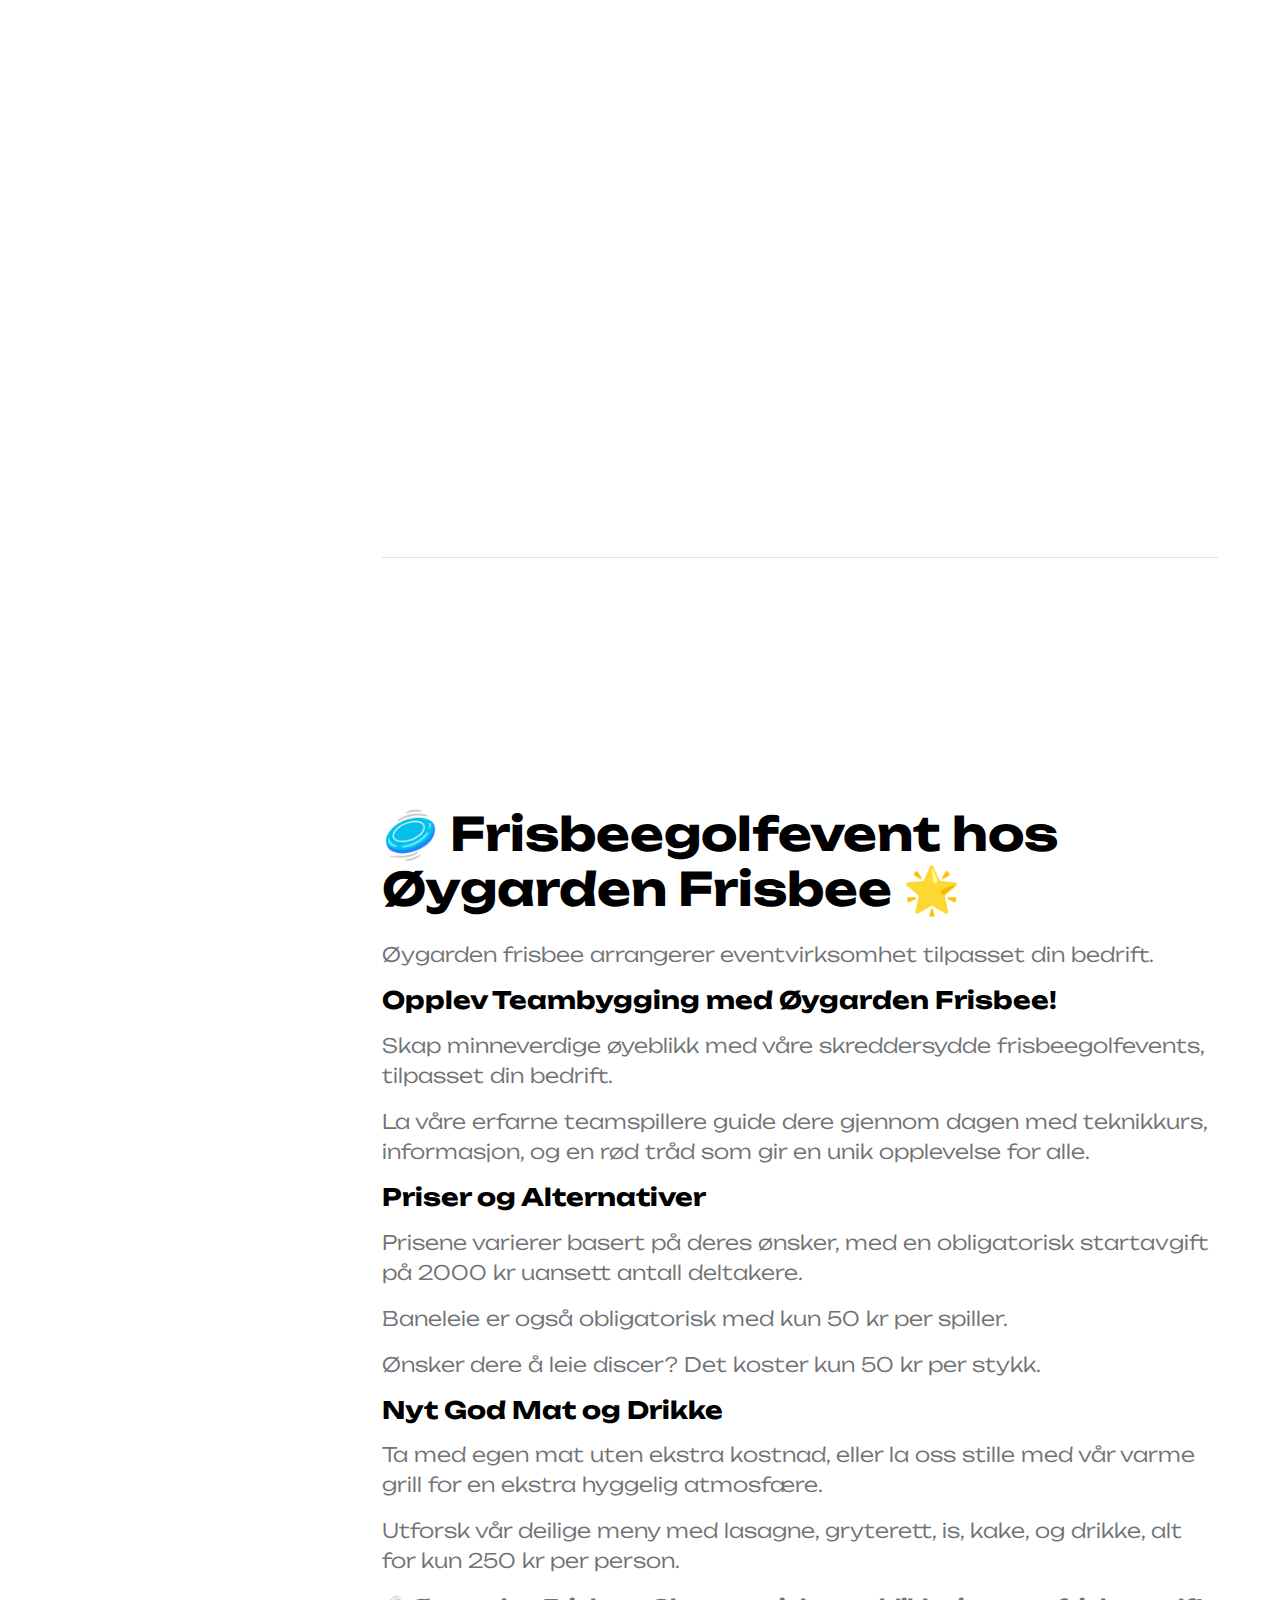
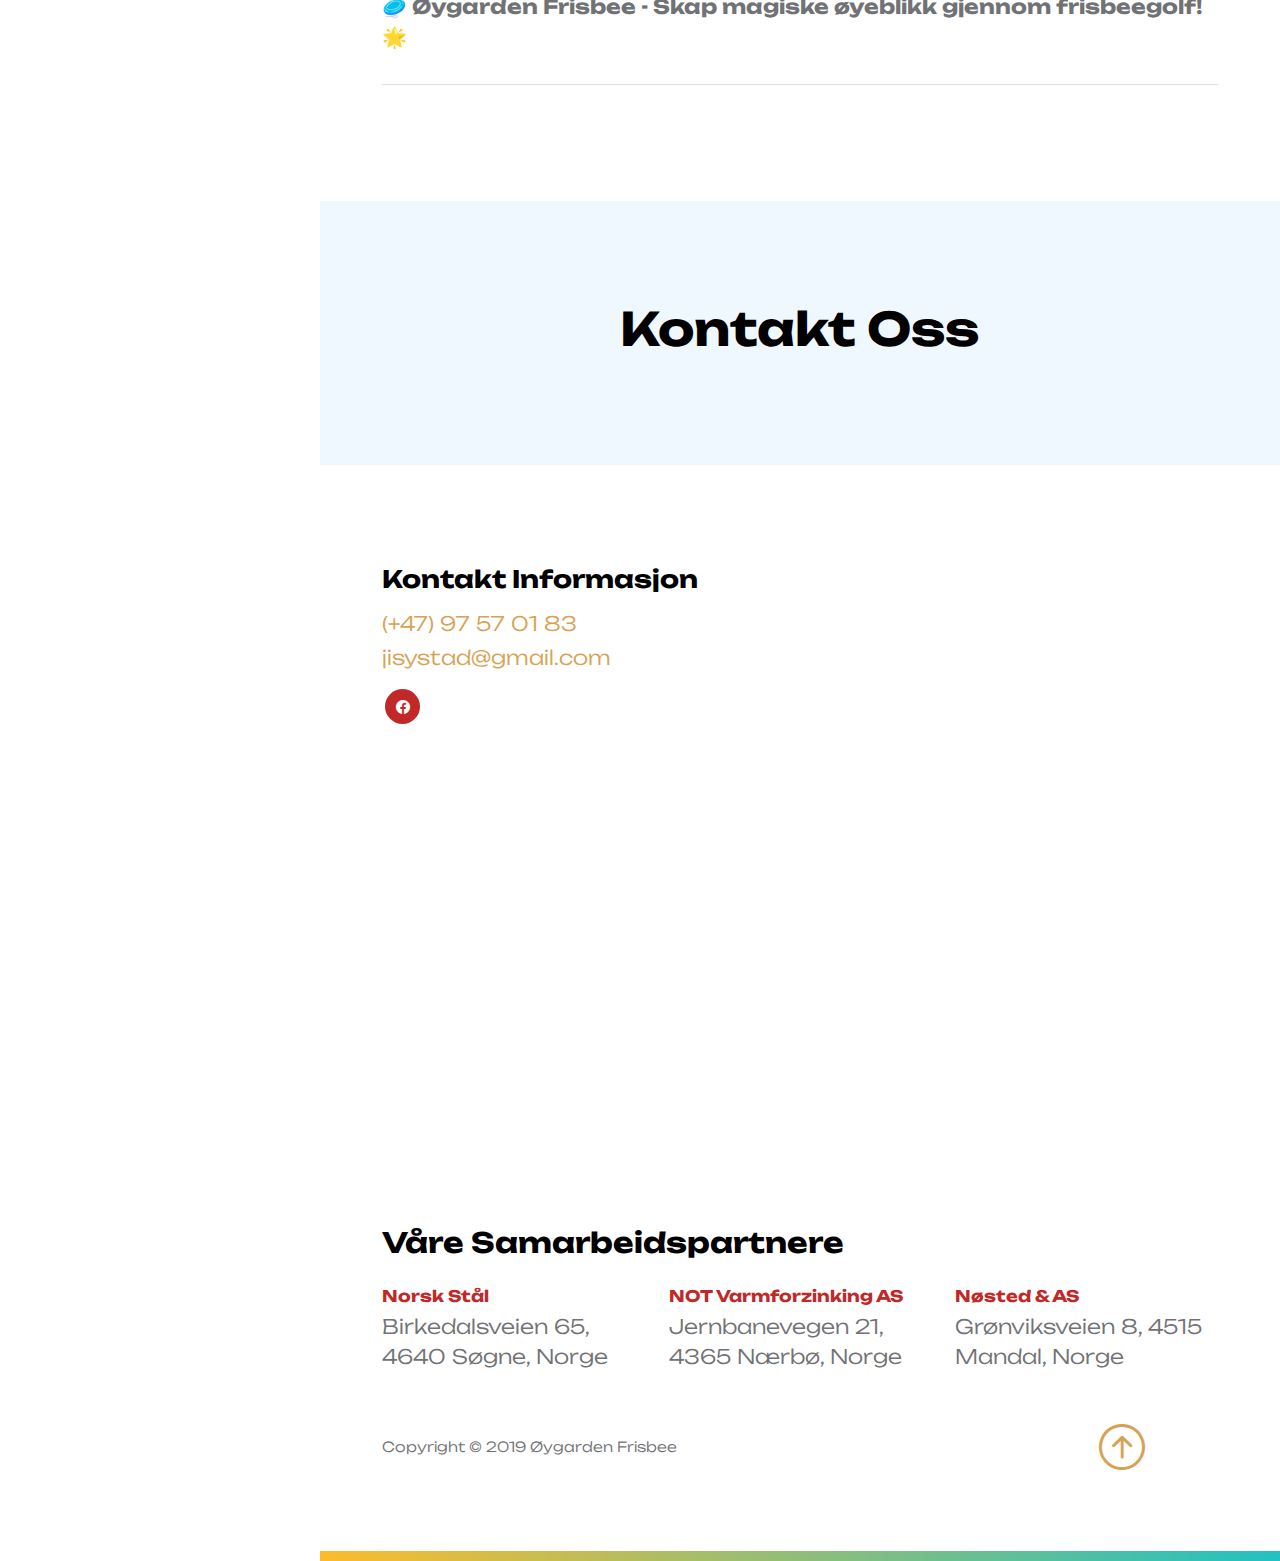
==== commit 6cb8f711: "Fiksa litt på email" ====
--- a/index.html
+++ b/index.html
@@ -25,6 +25,8 @@
         <link href="css/templatemo-barber-shop.css" rel="stylesheet">
 
         <link rel="stylesheet" href="css/flipper.css">
+
+        <link icon="images/oygarden-logo.png" rel="icon" type="image/png">
 <!--
 
 TemplateMo 585 Barber Shop
@@ -57,7 +59,7 @@
                         
                         <ul class="nav flex">
                                                         
-                            <a class="btn custom-btn smoothscroll mb-12" href="Norskpeoduserte_Kurver.html">Forside</a>
+                            <a class="btn custom-btn smoothscroll mb-12" href="Norskpeoduserte_Kurver.html">Kurver</a>
                             
                             <a class="btn custom-btn smoothscroll mb-12" href="Frisbee_event.html">Event</a>
                             
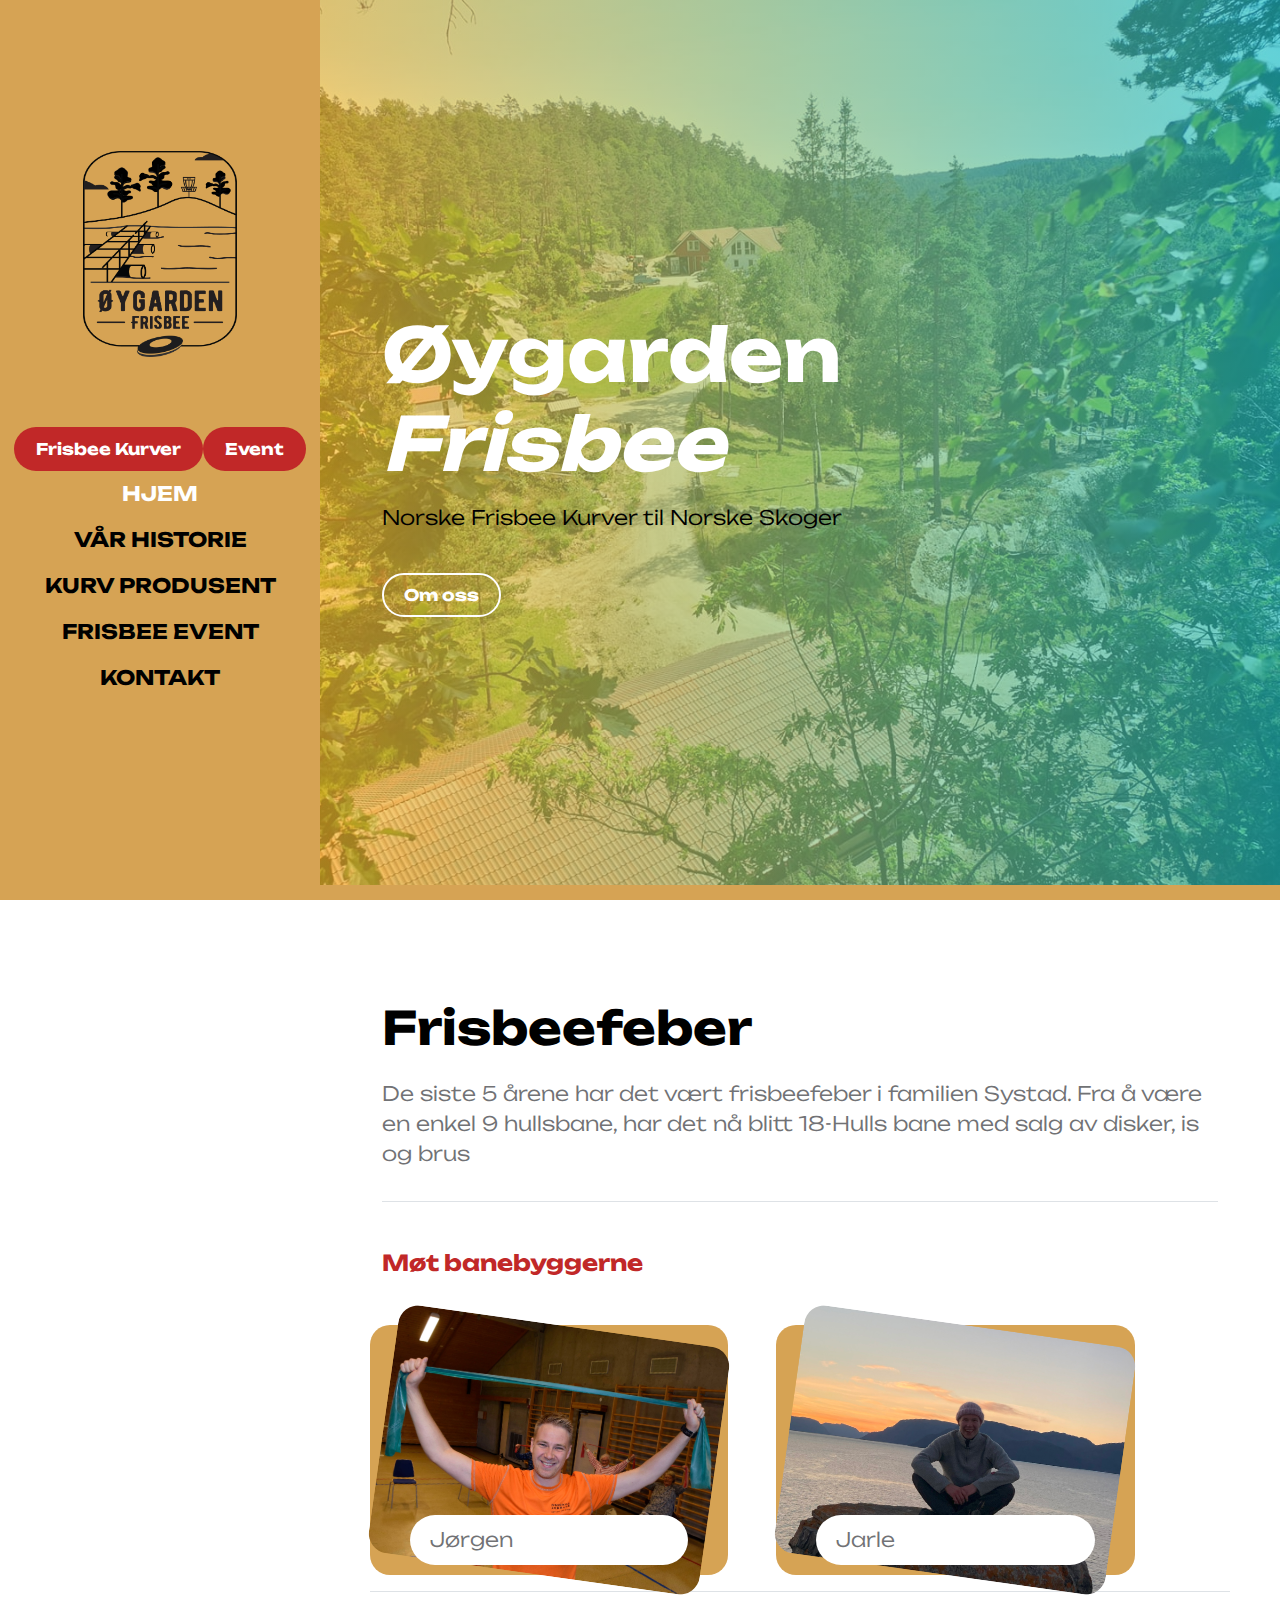
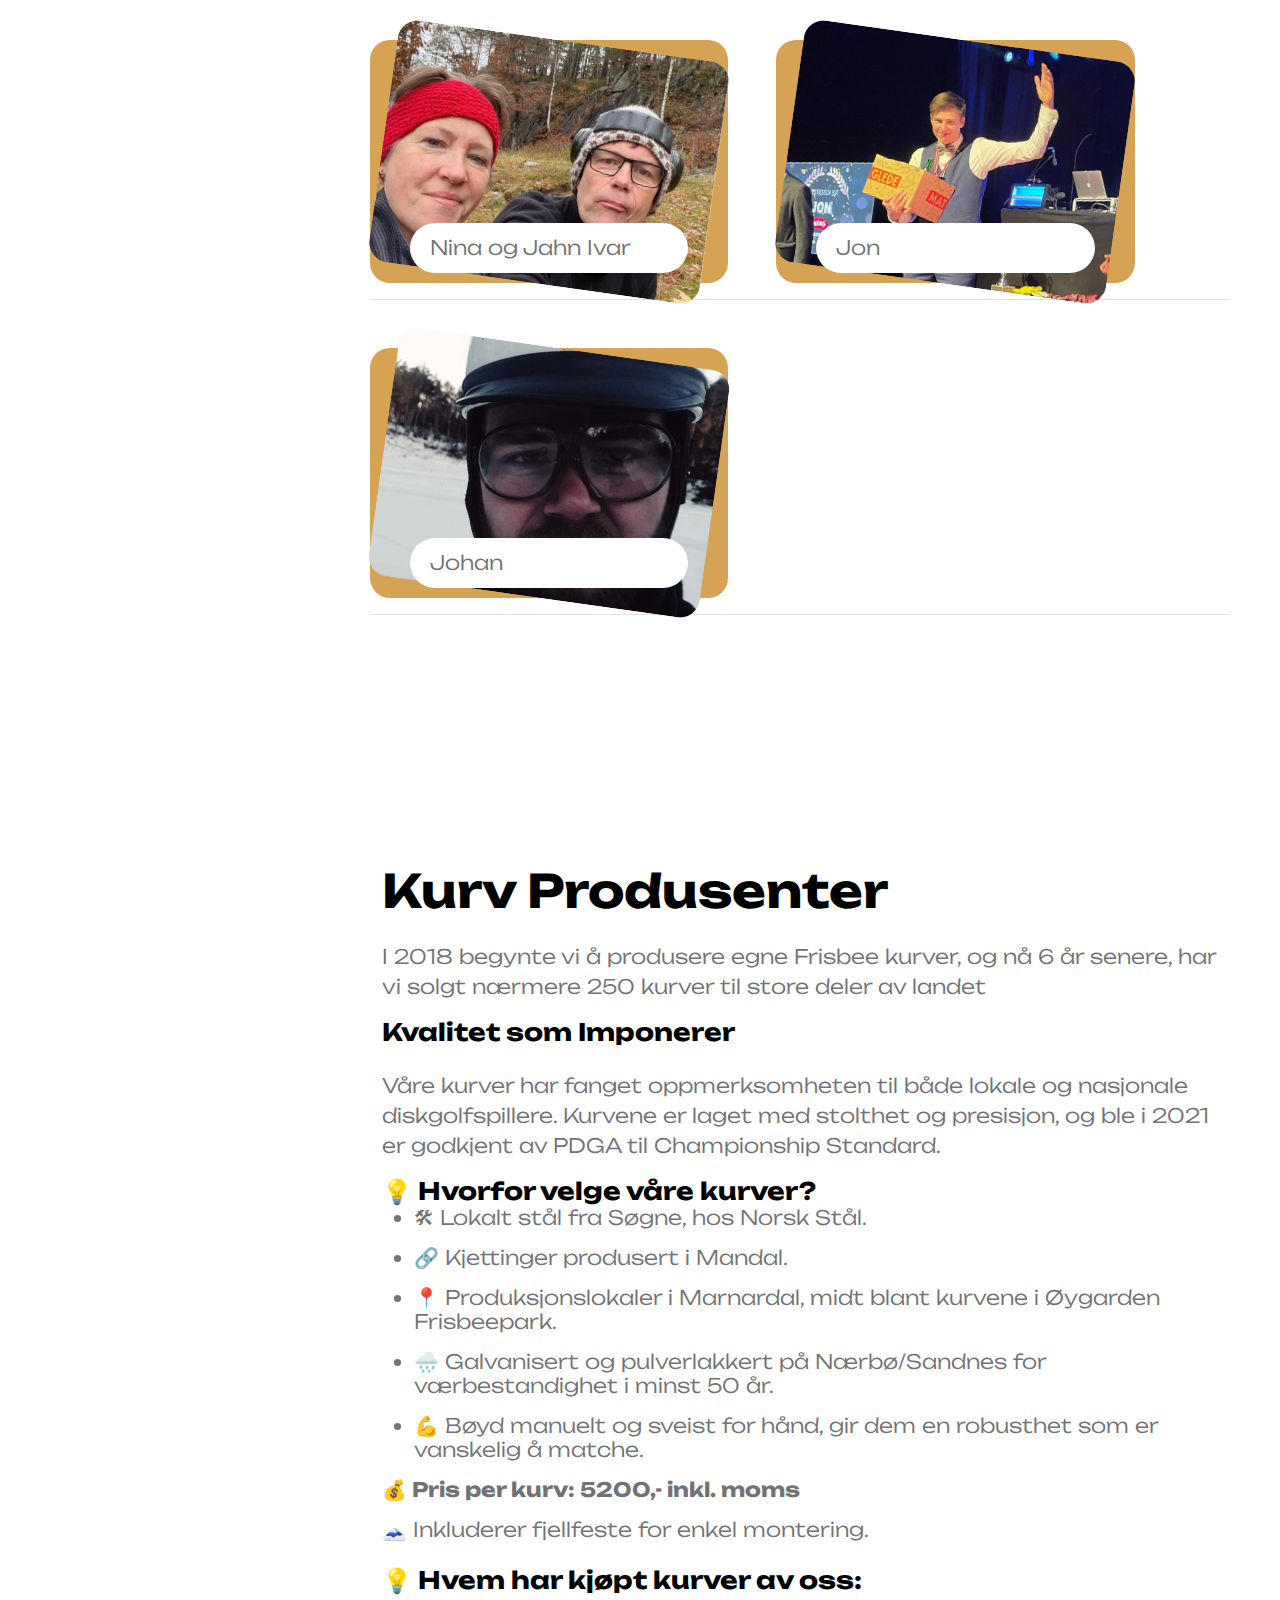
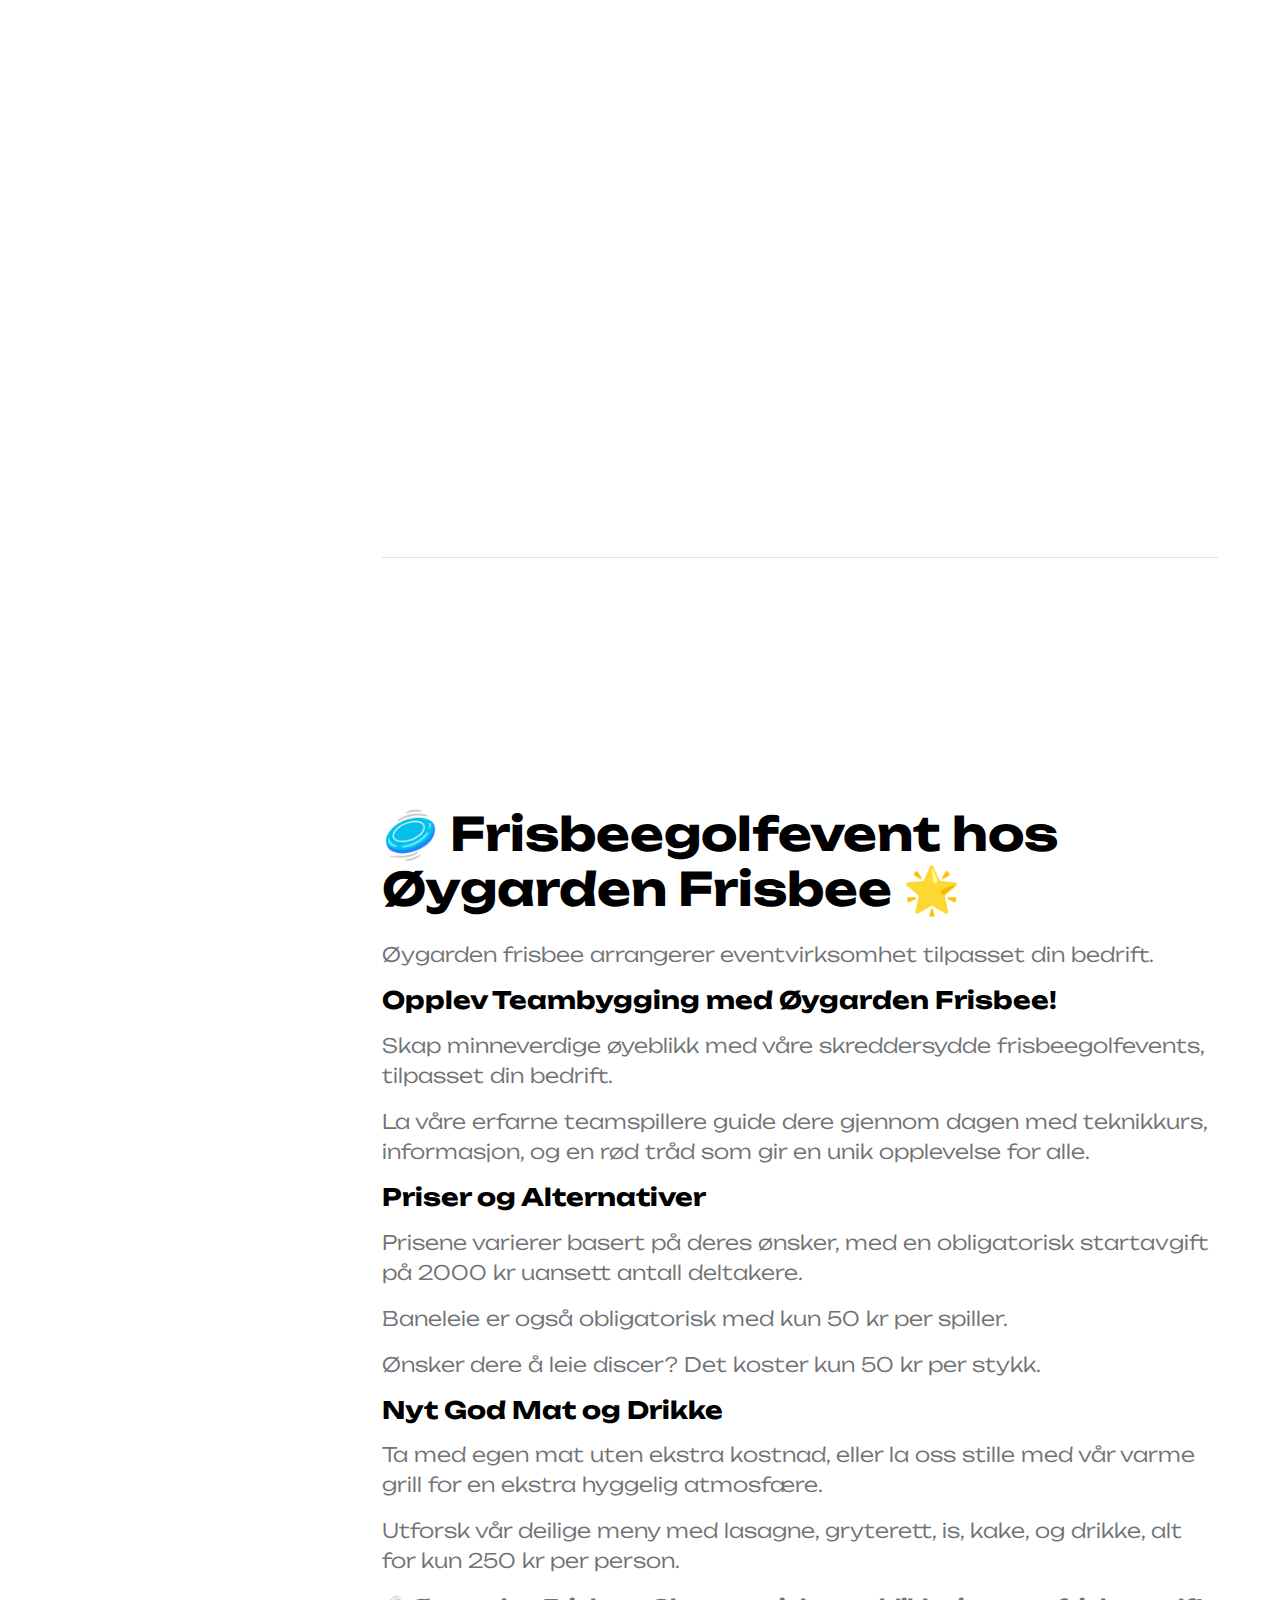
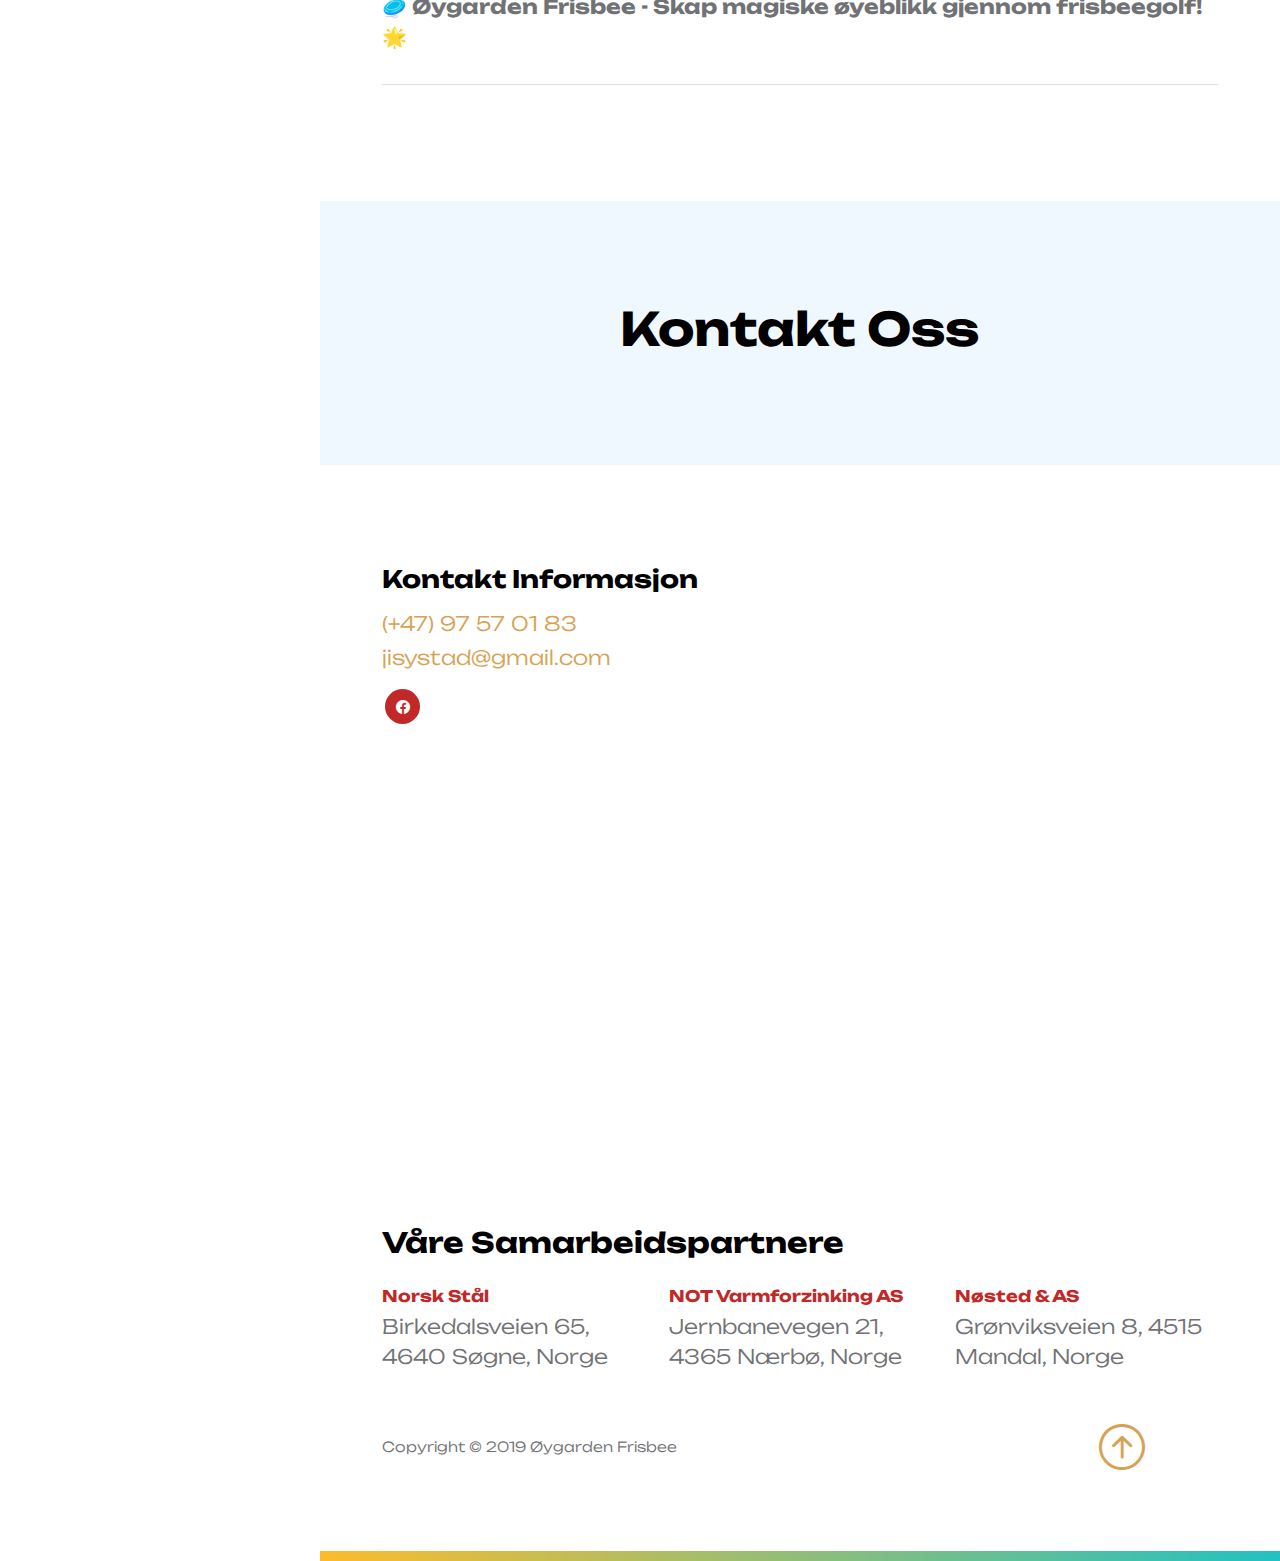
==== commit 612c822a: "." ====
--- a/index.html
+++ b/index.html
@@ -26,7 +26,7 @@
 
         <link rel="stylesheet" href="css/flipper.css">
 
-        <link icon="images/oygarden-logo.png" rel="icon" type="image/png">
+        <link rel="icon" href="Oygarden_Frisbee.png" type="image/x-icon">
 <!--
 
 TemplateMo 585 Barber Shop
@@ -59,7 +59,7 @@
                         
                         <ul class="nav flex">
                                                         
-                            <a class="btn custom-btn smoothscroll mb-12" href="Norskpeoduserte_Kurver.html">Kurver</a>
+                            <a class="btn custom-btn smoothscroll mb-12" href="Norskpeoduserte_Kurver.html">Frisbee Kurver</a>
                             
                             <a class="btn custom-btn smoothscroll mb-12" href="Frisbee_event.html">Event</a>
                             
@@ -96,7 +96,7 @@
 
                                     <div class="col-lg-8 col-12">
                                         <h1 class="text-white mb-lg-3 mb-4"><strong>Øygarden <em>Frisbee</em></strong></h1>
-                                        <p class="text-black">Norske Kurver til Norske Skoger</p>
+                                        <p class="text-black">Norske Frisbee Kurver til Norske Skoger</p>
                                         <br>
                                         <a class="btn custom-btn custom-border-btn custom-btn-bg-white smoothscroll me-2 mb-2" href="#section_2">Om oss</a>
 
@@ -192,7 +192,7 @@
 
                                 <div class="col-lg-12 col-12 mx-auto">
                                 <h2 class="mb-4">Kurv Produsenter</h2>
-                                <p>I 2018 begynte vi å produsere egne kurver, og nå 6 år senere, har vi solgt nærmere 250 kurver til store deler av landet</p>
+                                <p>I 2018 begynte vi å produsere egne Frisbee kurver, og nå 6 år senere, har vi solgt nærmere 250 kurver til store deler av landet</p>
 
                                 <div class="border-bottom pb-3 mb-5">
                                     <h5 class="mb-4">Kvalitet som Imponerer</h5>
--- a/css/templatemo-barber-shop.css
+++ b/css/templatemo-barber-shop.css
@@ -359,7 +359,7 @@
 }
 
 .img_event {
-  background-image: url('../images/event_image.jpg');
+  background-image: url('../images/bedriftevent.jpg');
 }
 
 /* Common styles for all hero sections */
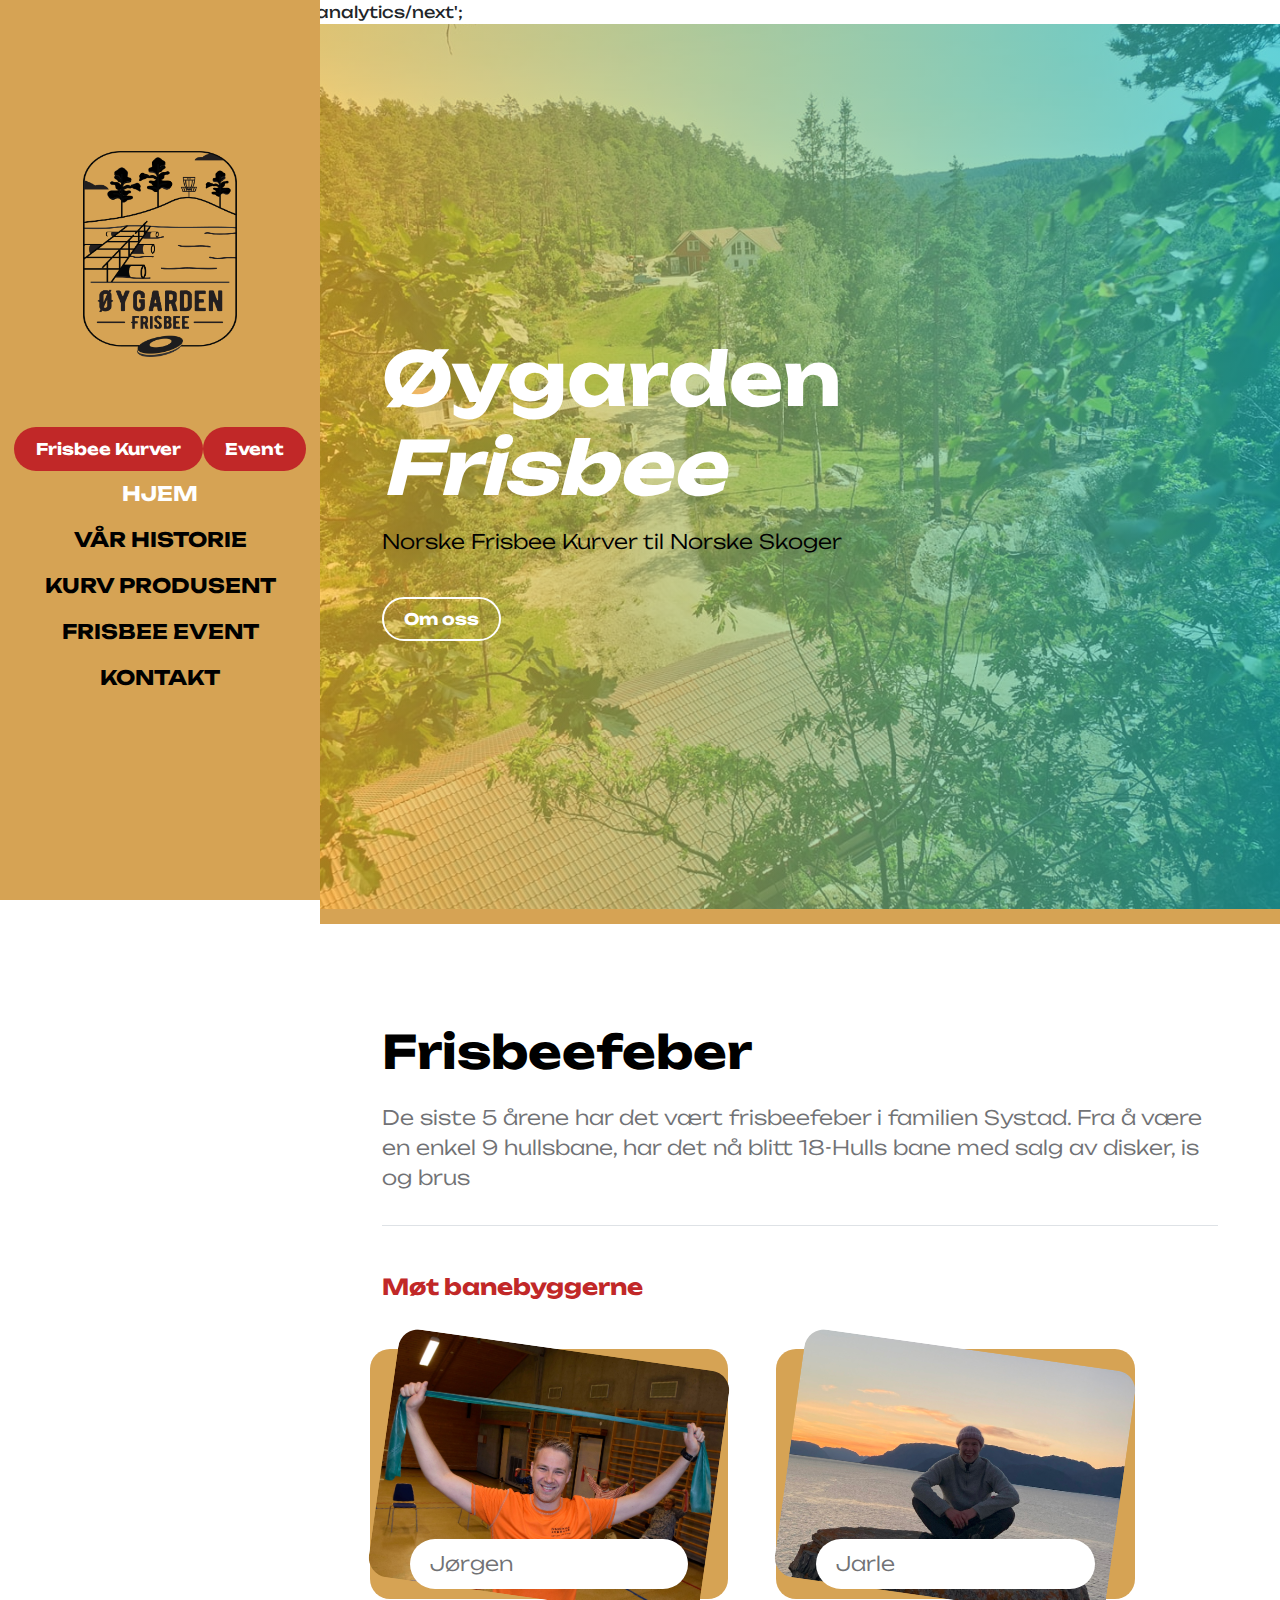
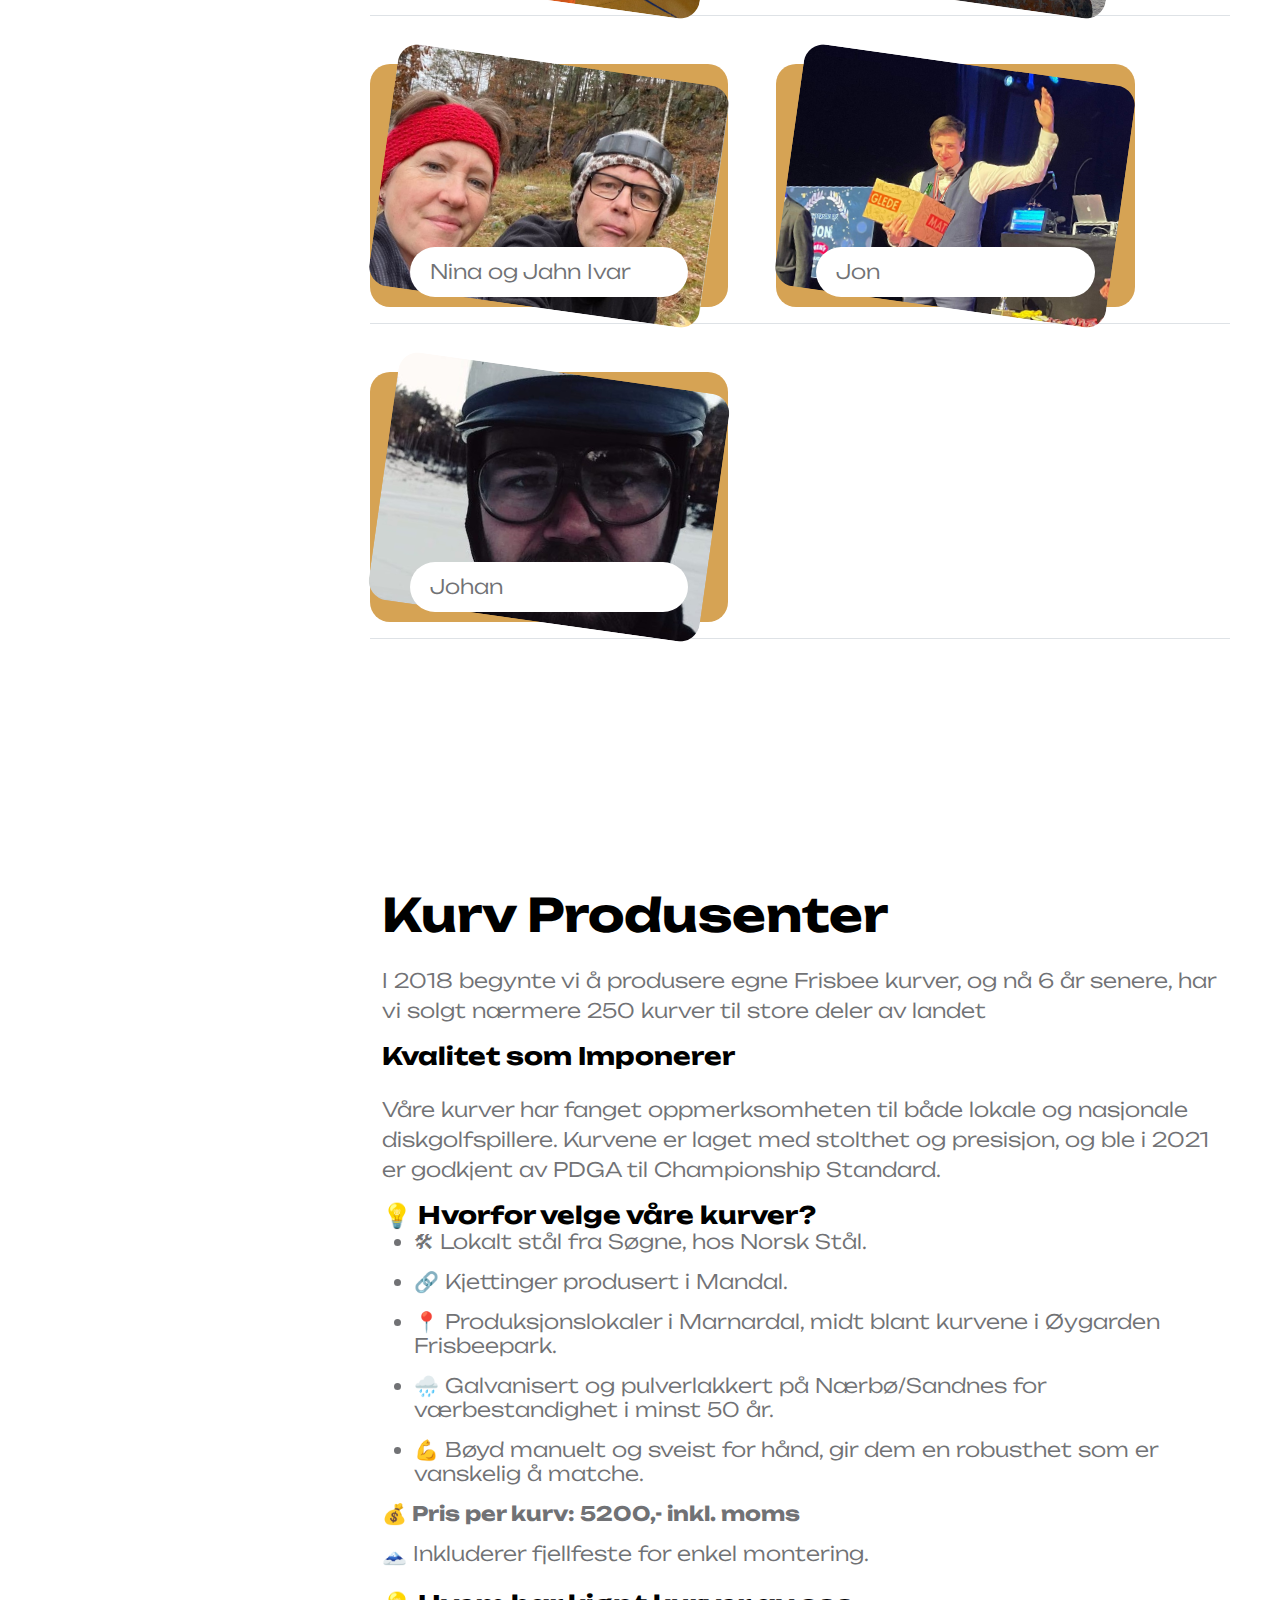
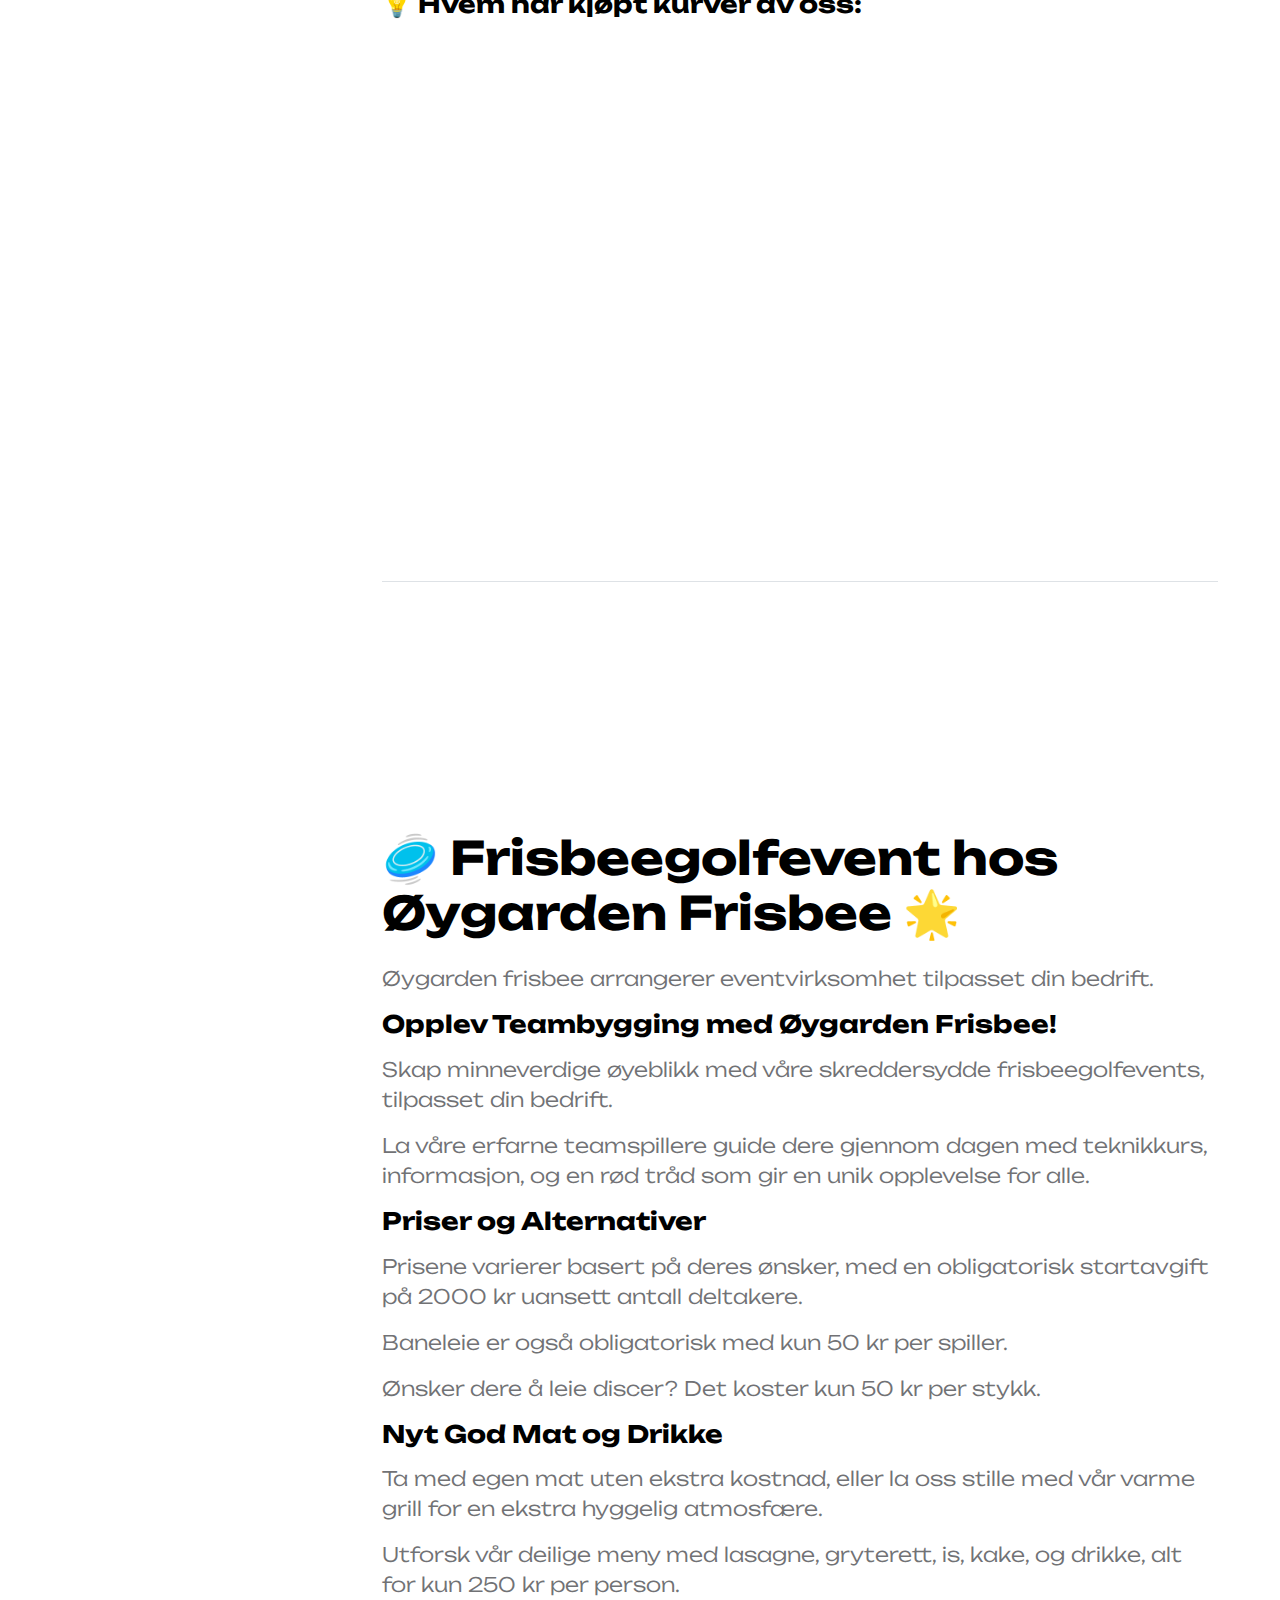
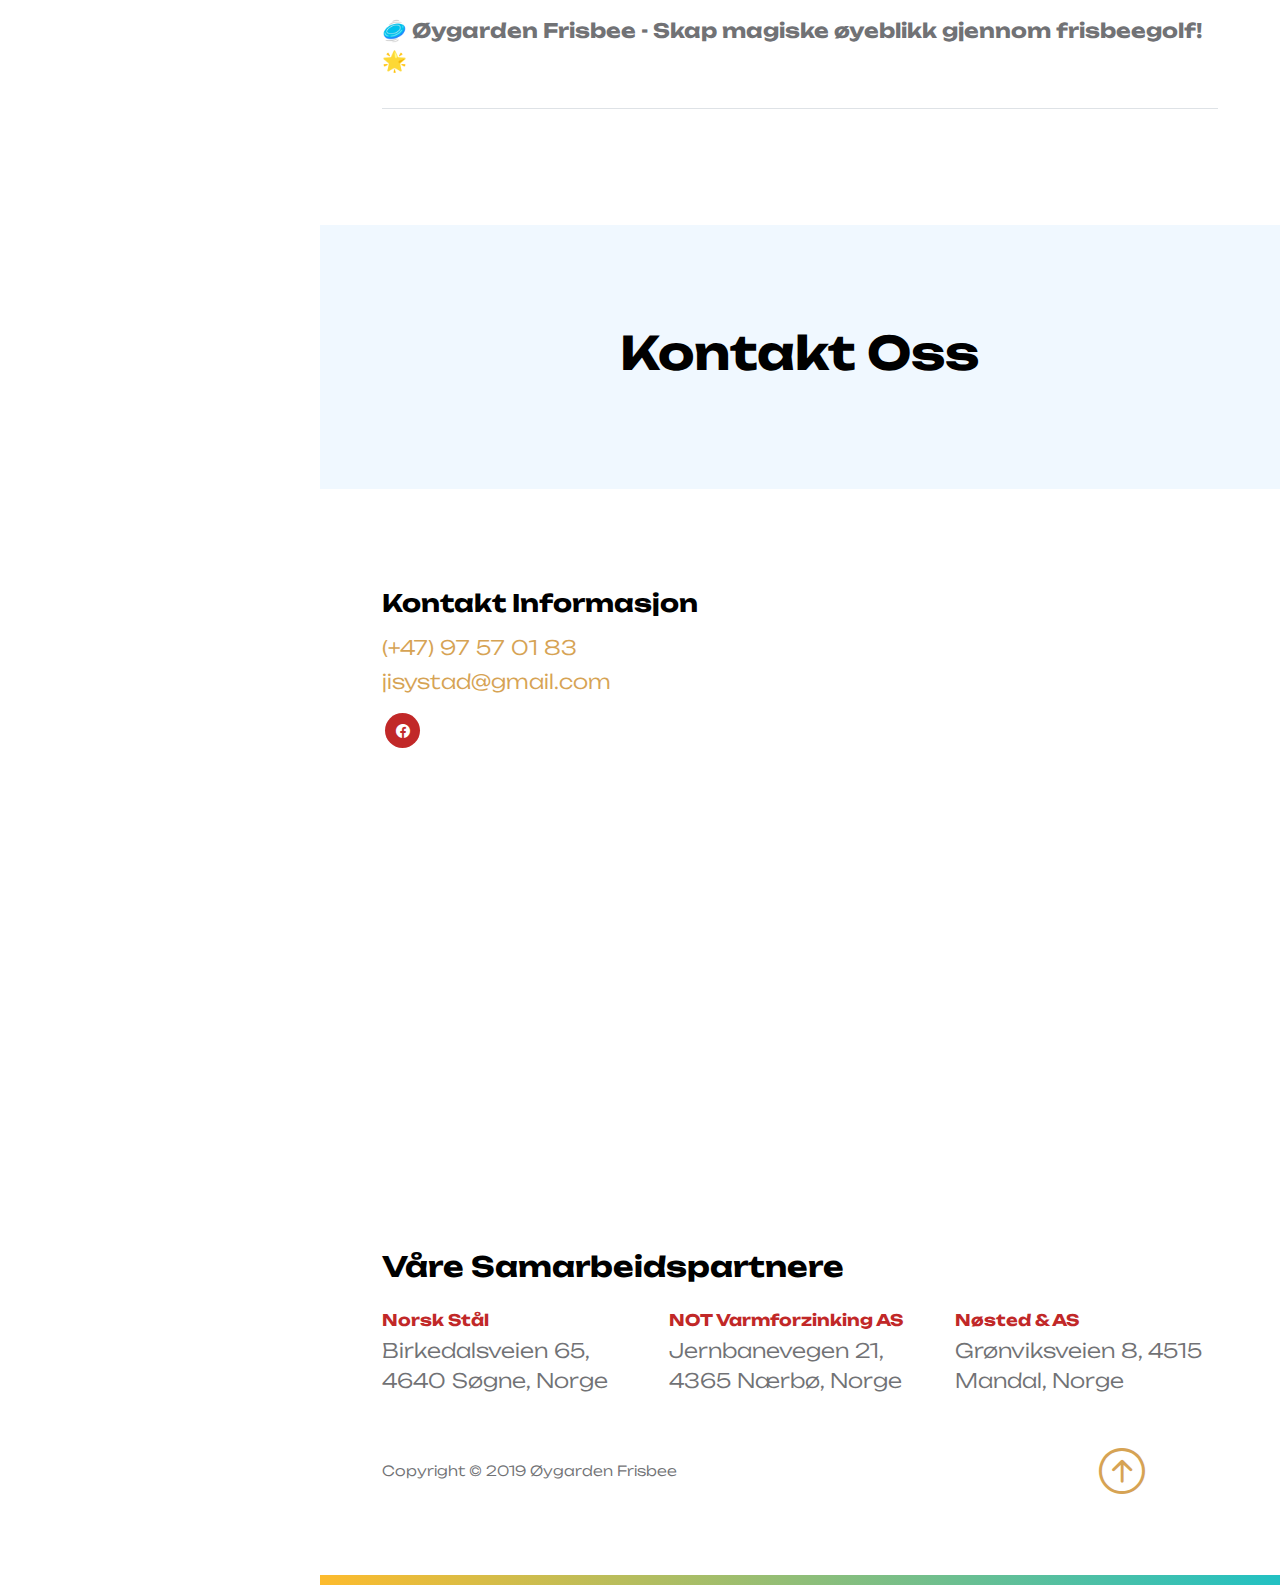
==== commit 113231f9: "Analytics" ====
--- a/index.html
+++ b/index.html
@@ -1,4 +1,5 @@
 <!doctype html>
+import { Analytics } from '@vercel/analytics/next';
 
 <html lang="en">
     <head>
@@ -374,6 +375,6 @@
         <script src="js/click-scroll.js"></script>
         <script src="js/custom.js"></script>
         <script src="js/flipp.js"></script>
-    
+        <Analytics />
     </body>
 </html>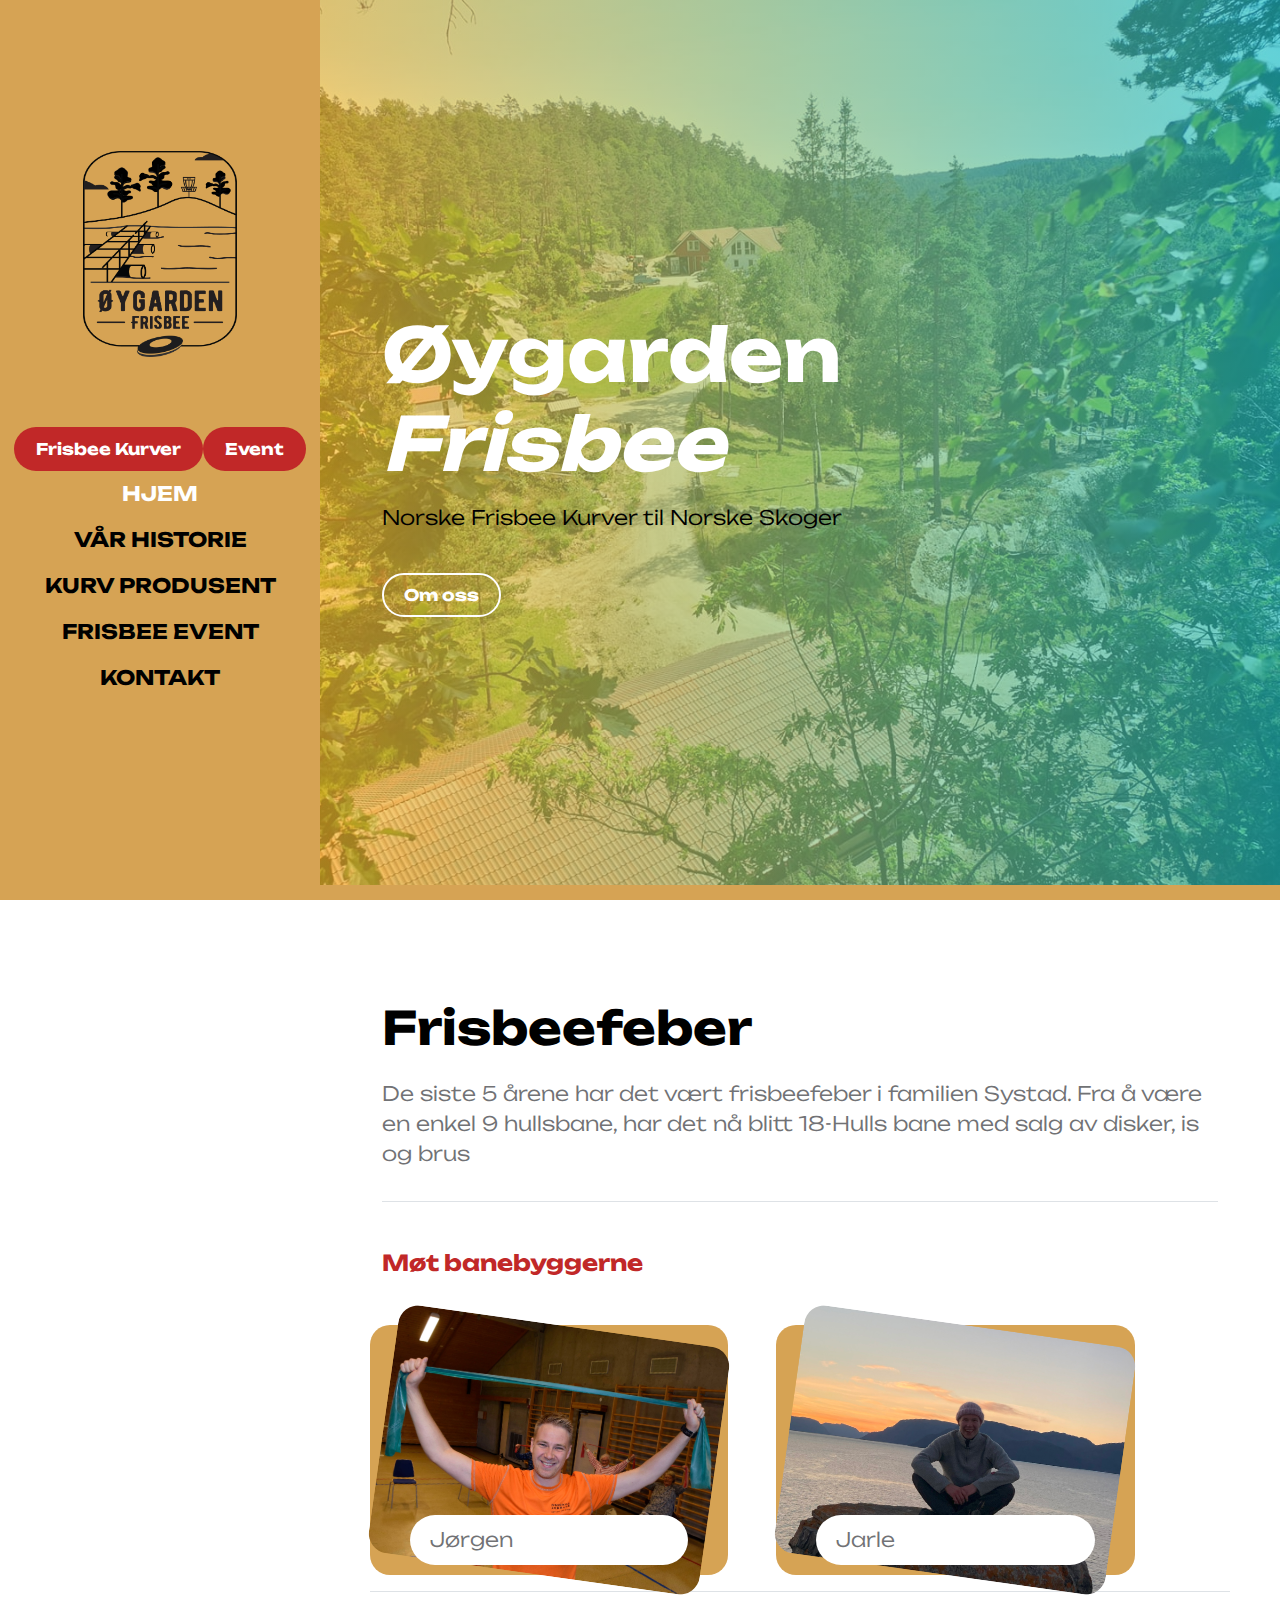
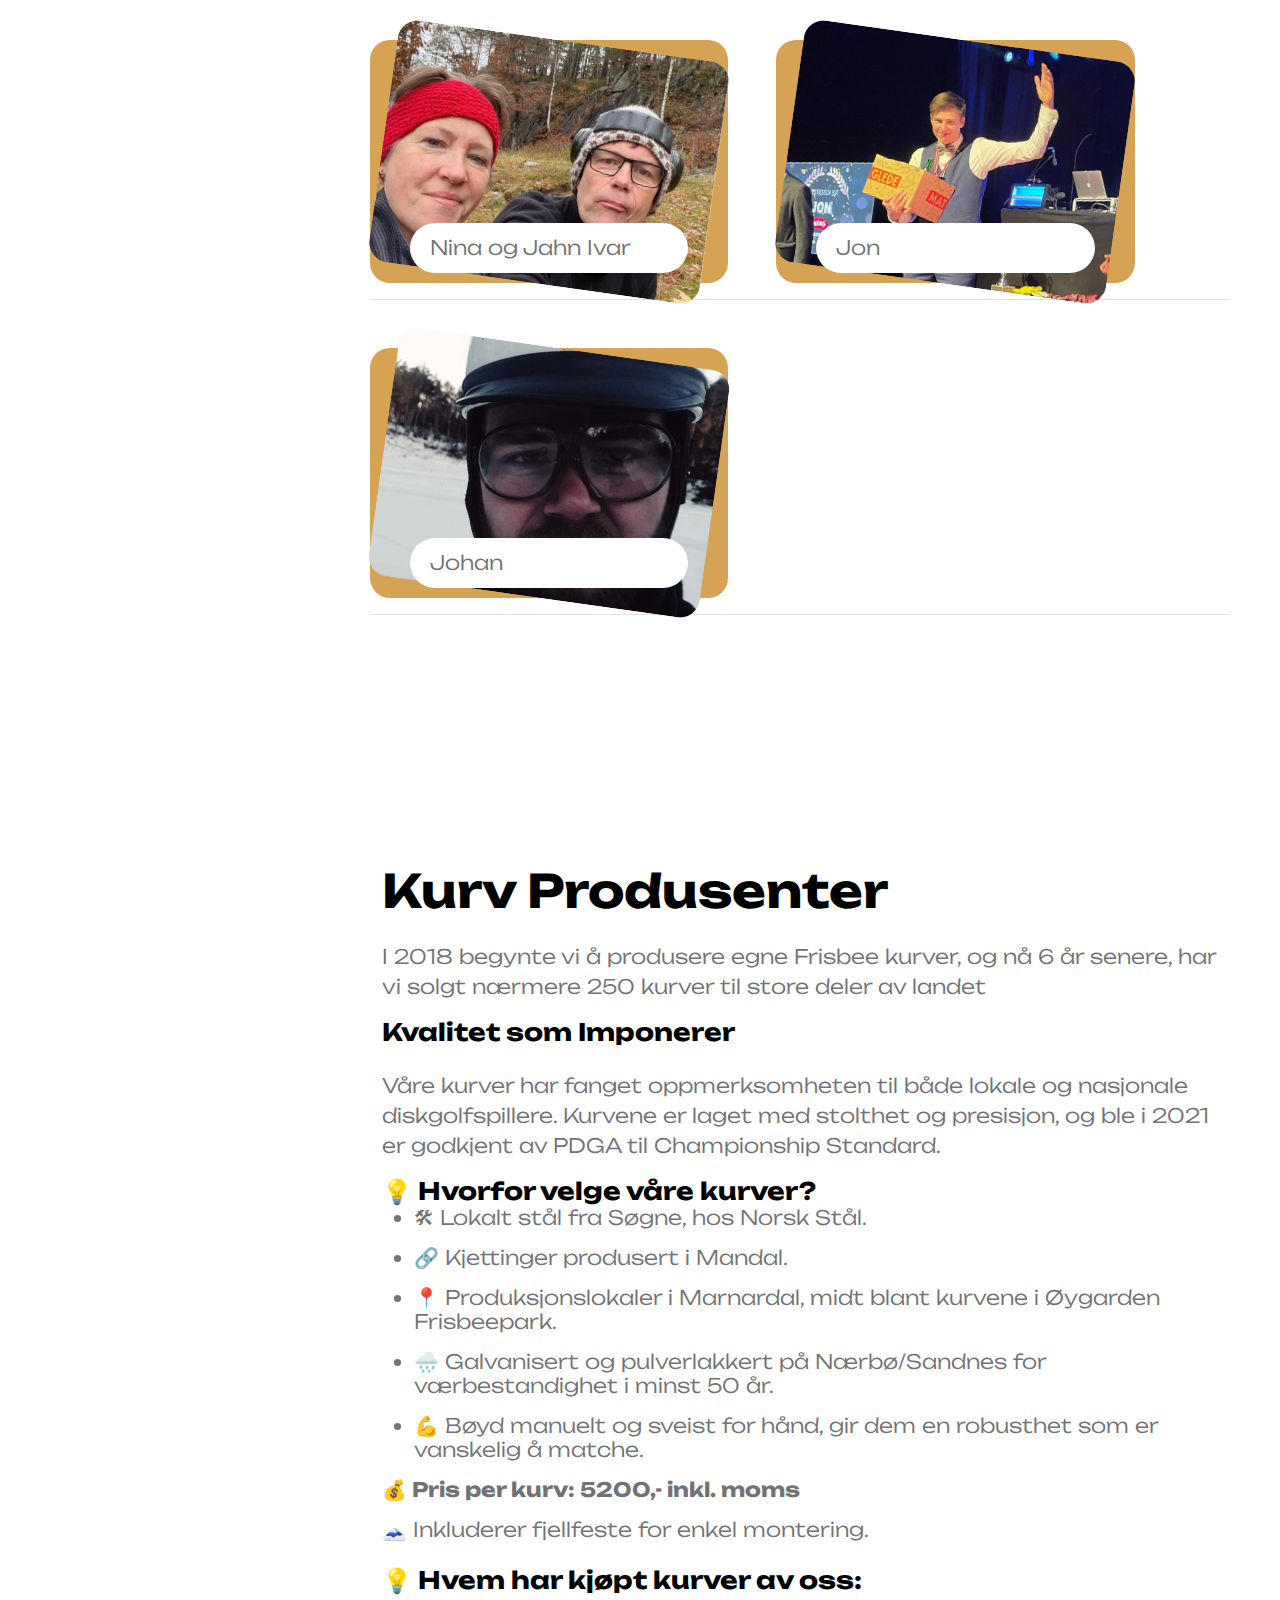
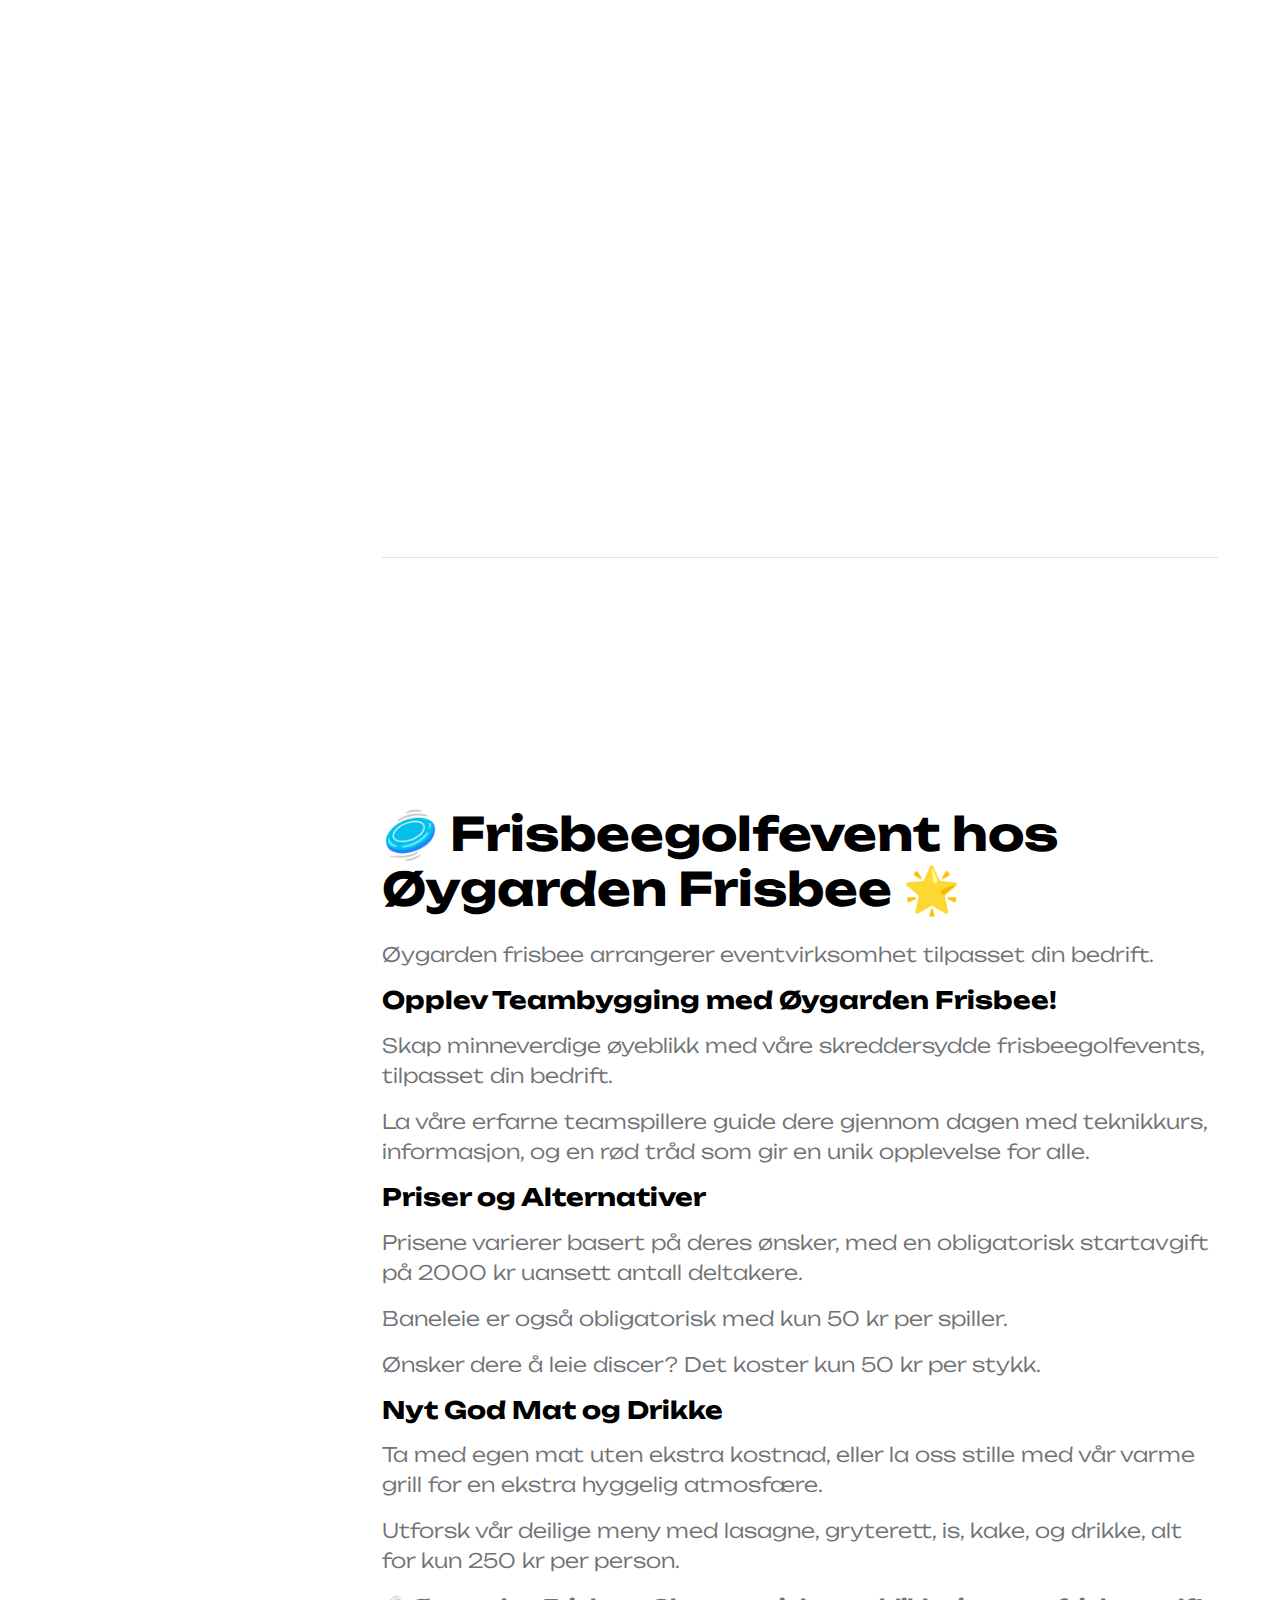
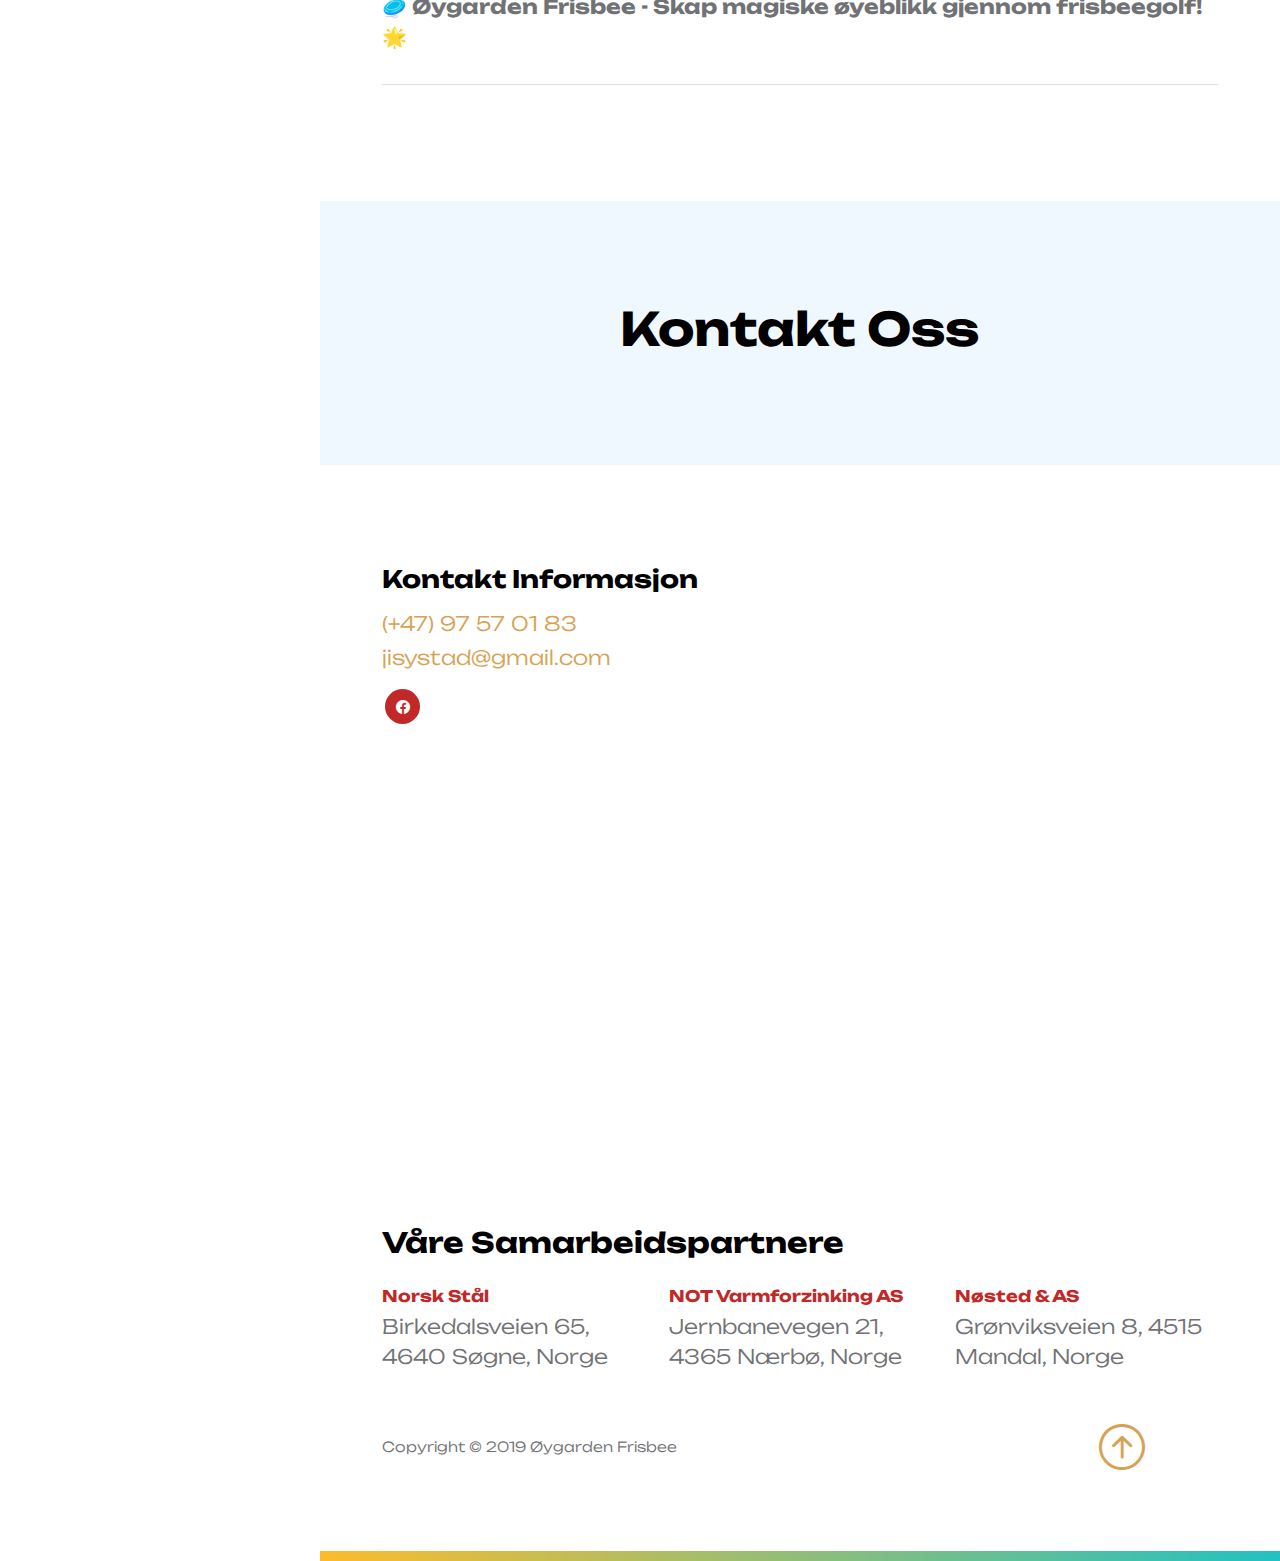
==== commit 0a2451e7: "Analytics" ====
--- a/index.html
+++ b/index.html
@@ -1,6 +1,4 @@
 <!doctype html>
-import { Analytics } from '@vercel/analytics/next';
-
 <html lang="en">
     <head>
         <meta name="google-site-verification" content="99GQtSZN6uLijTsMwN8VBqobpxUEq3Imoh3JrUAR_5c" />
@@ -375,6 +373,10 @@
         <script src="js/click-scroll.js"></script>
         <script src="js/custom.js"></script>
         <script src="js/flipp.js"></script>
+        <script>
+            window.va = window.va || function () { (window.vaq = window.vaq || []).push(arguments); };
+          </script>
+          <script defer src="/_vercel/insights/script.js"></script>
         <Analytics />
     </body>
 </html>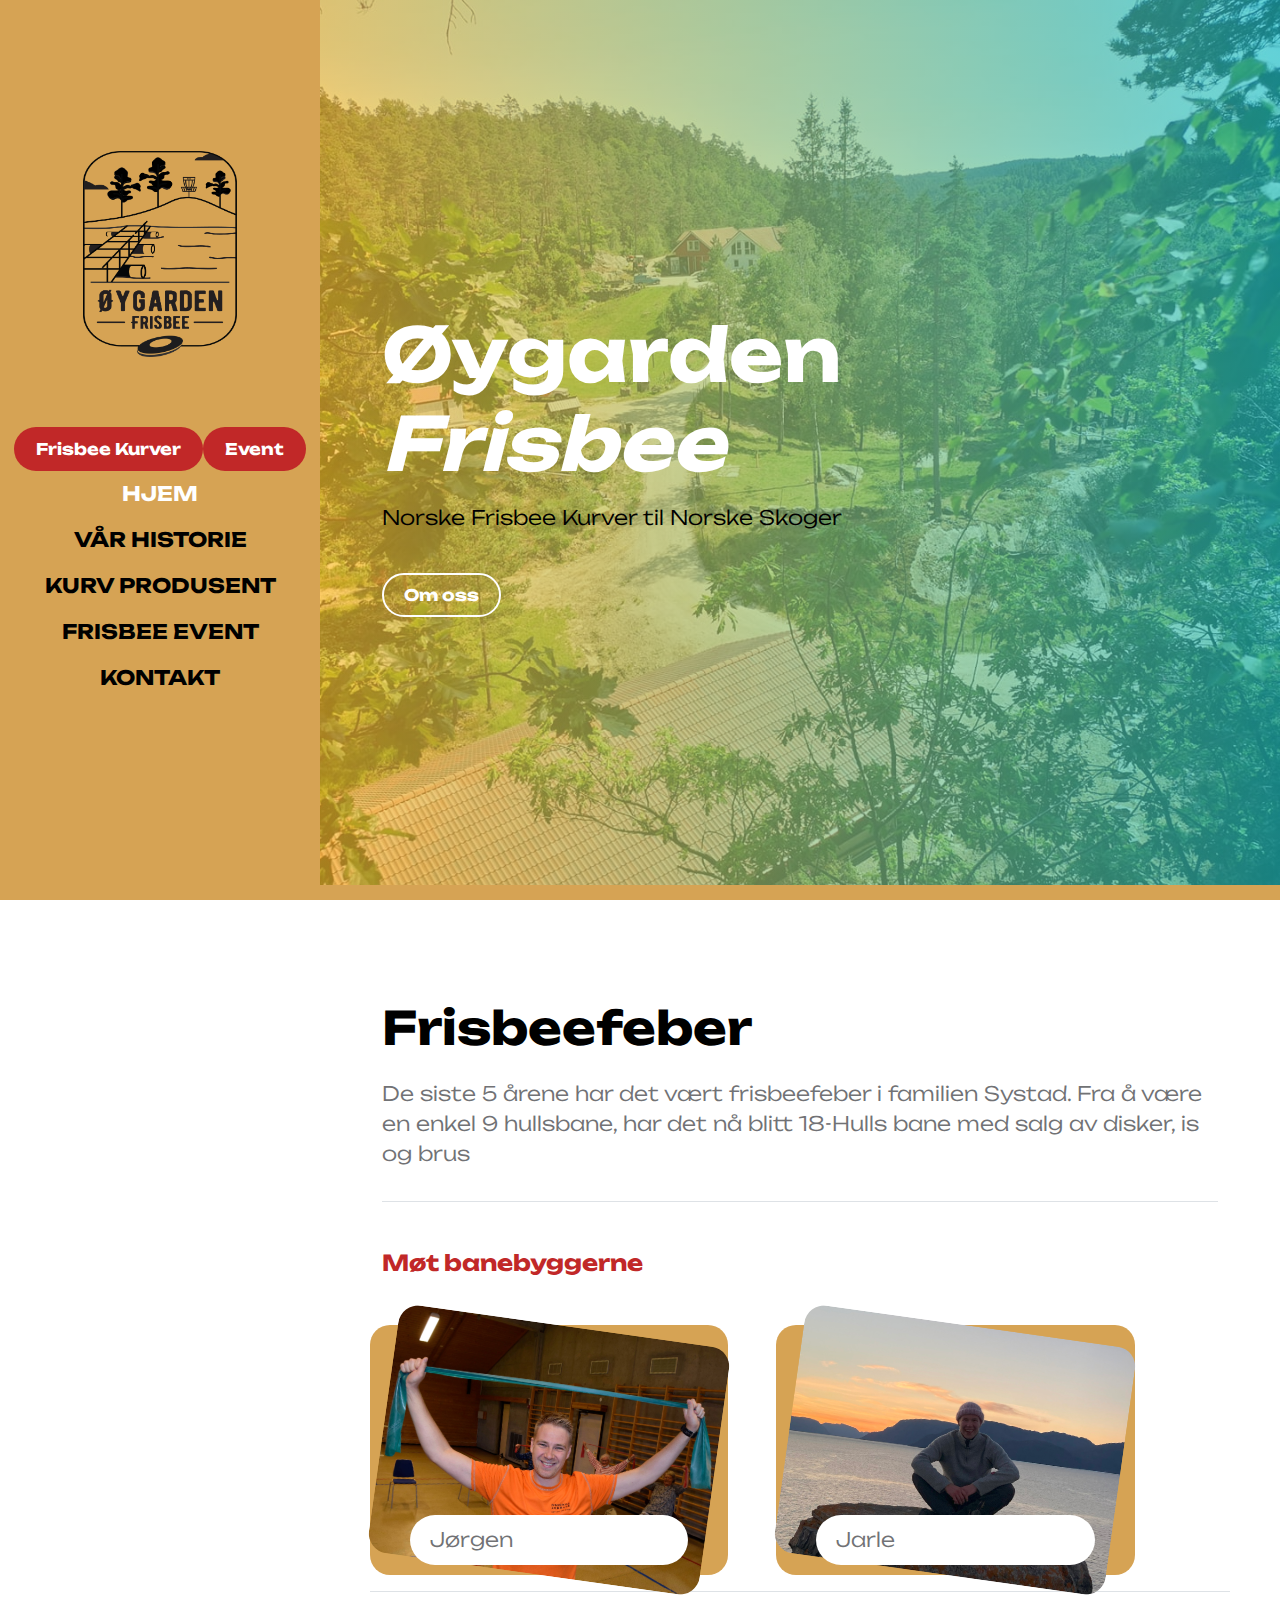
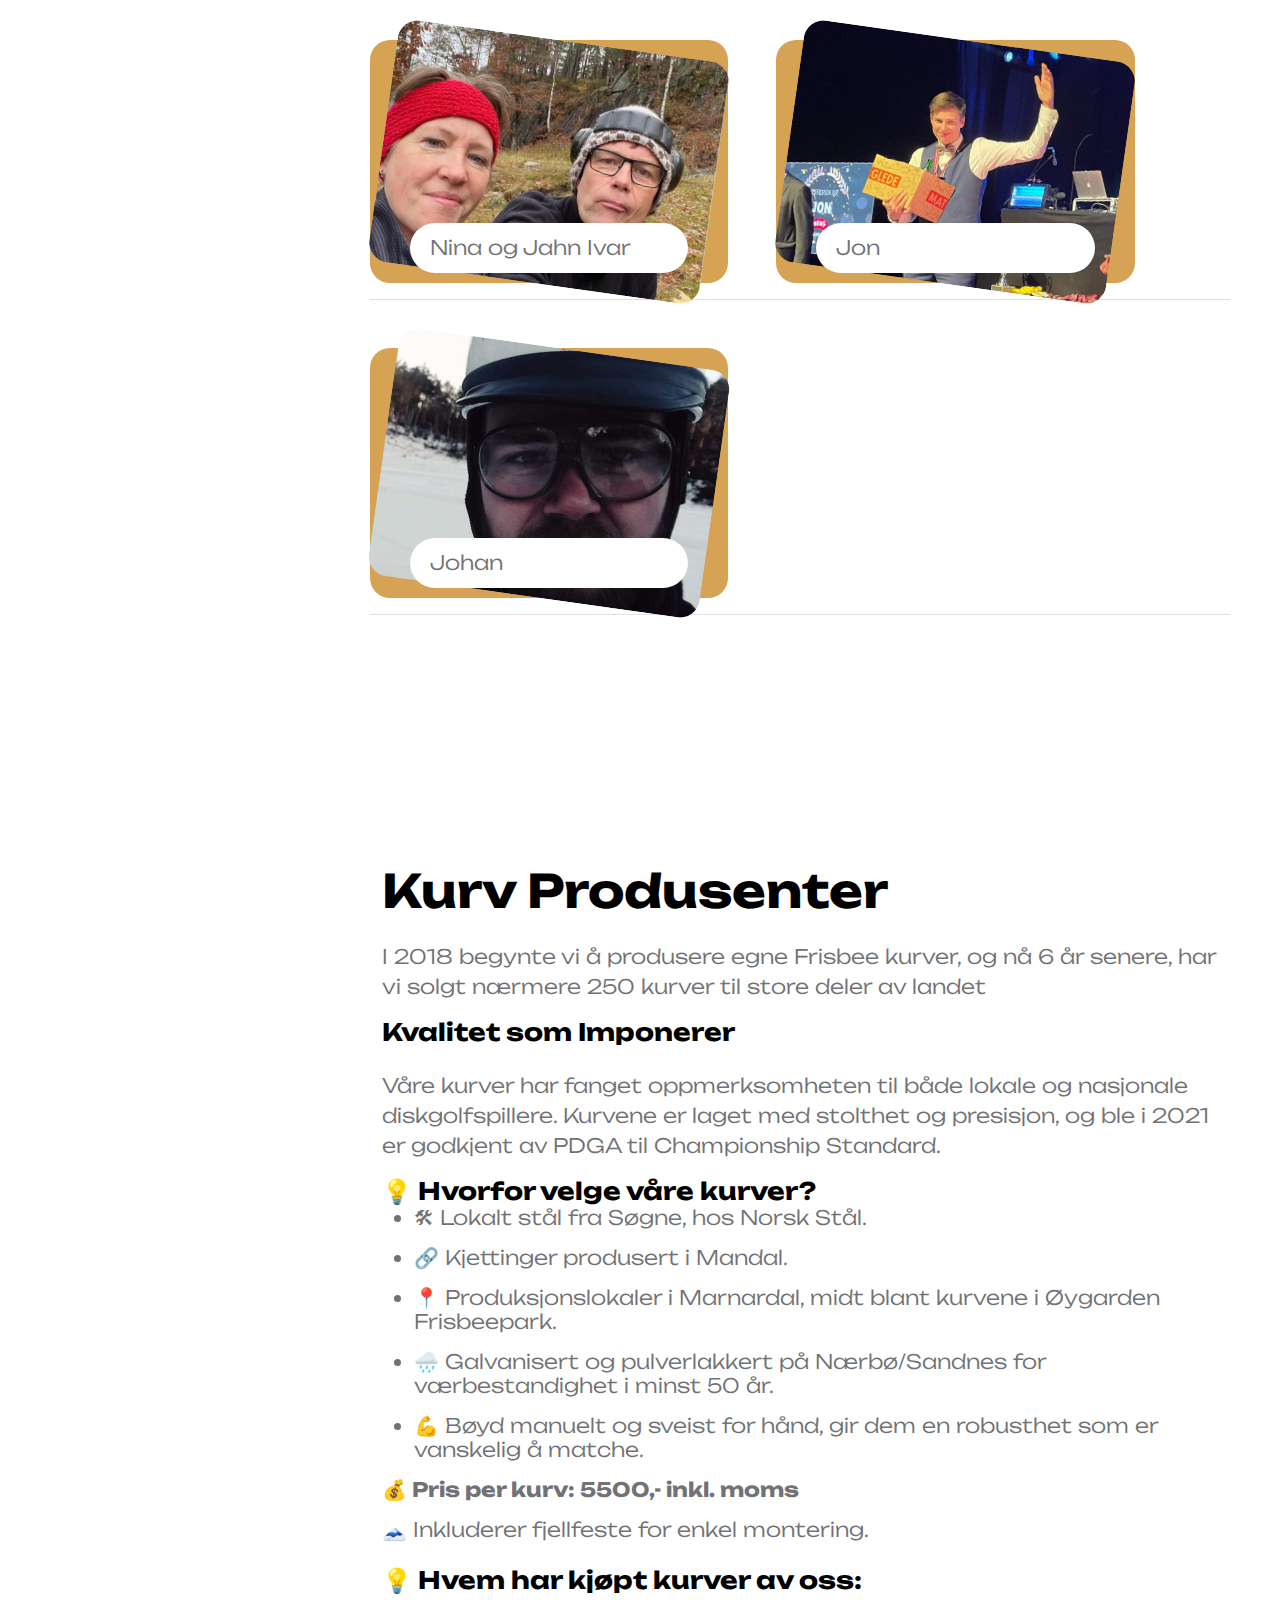
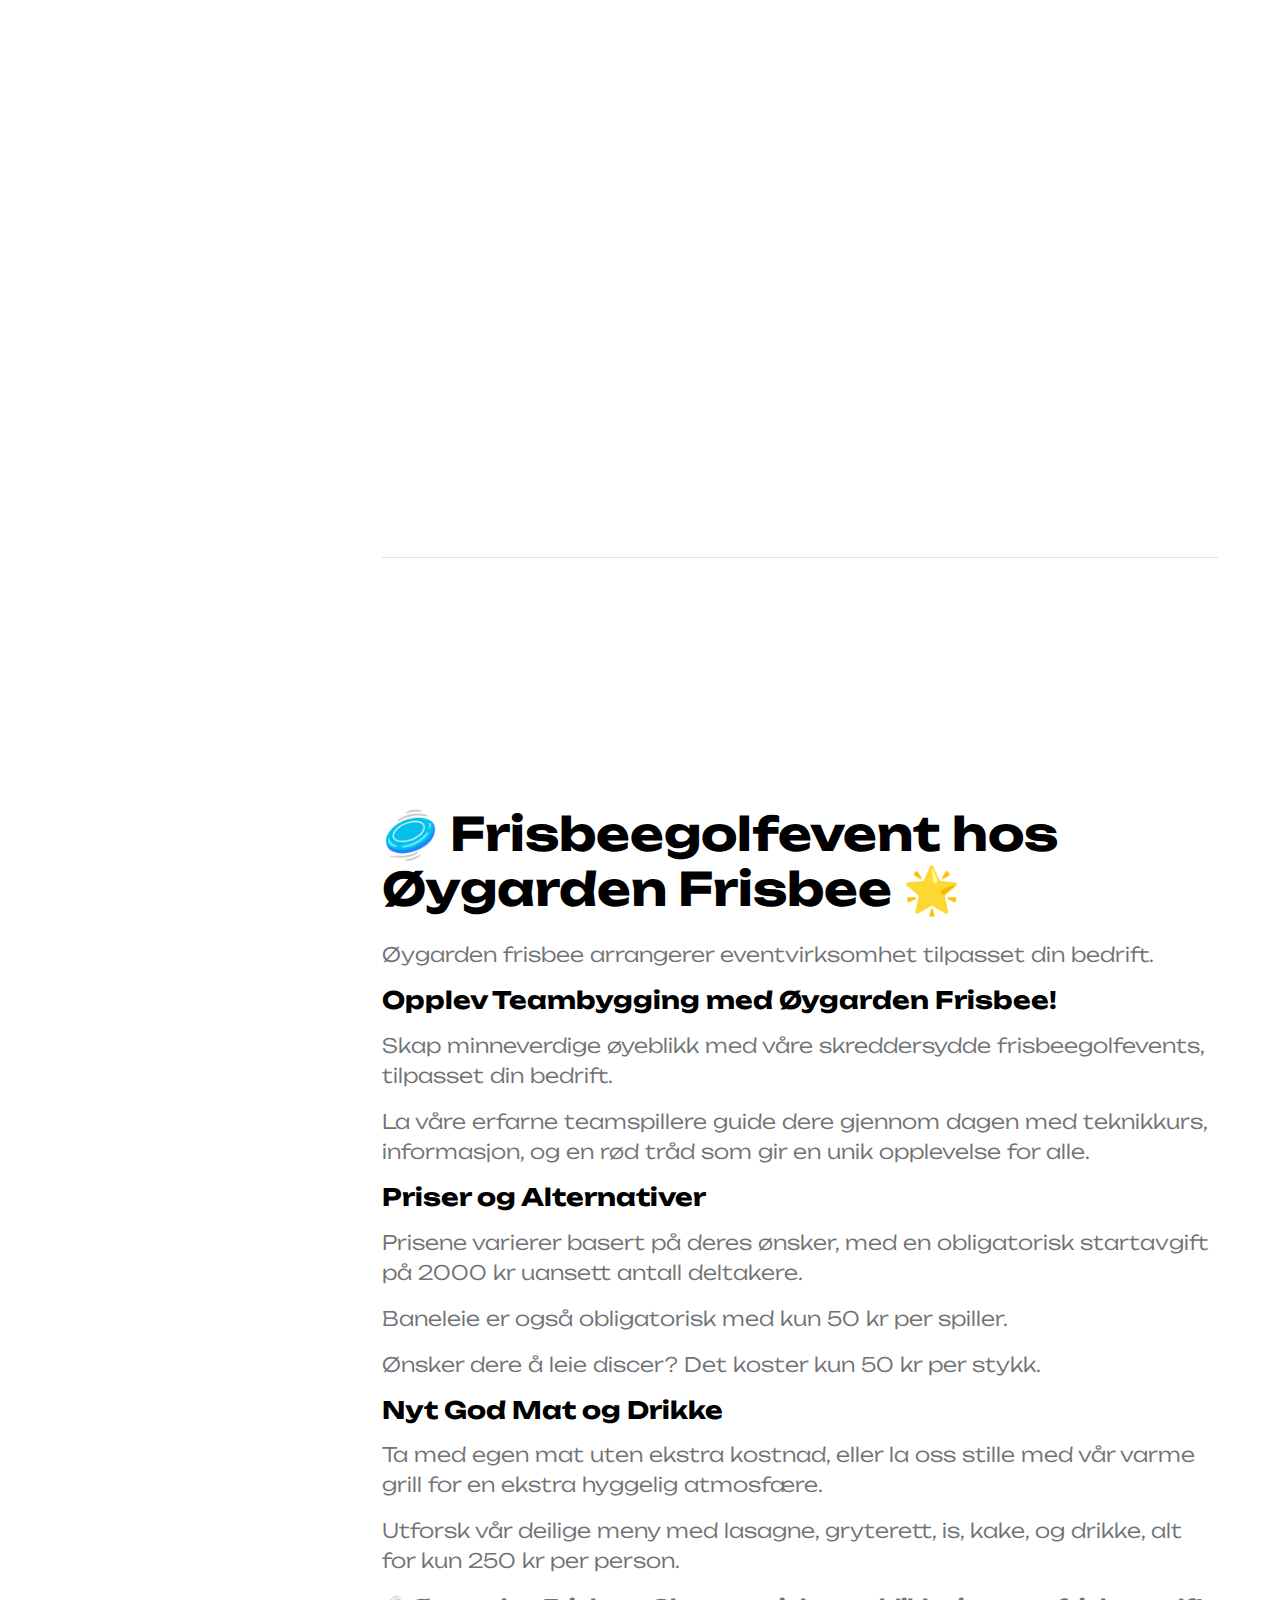
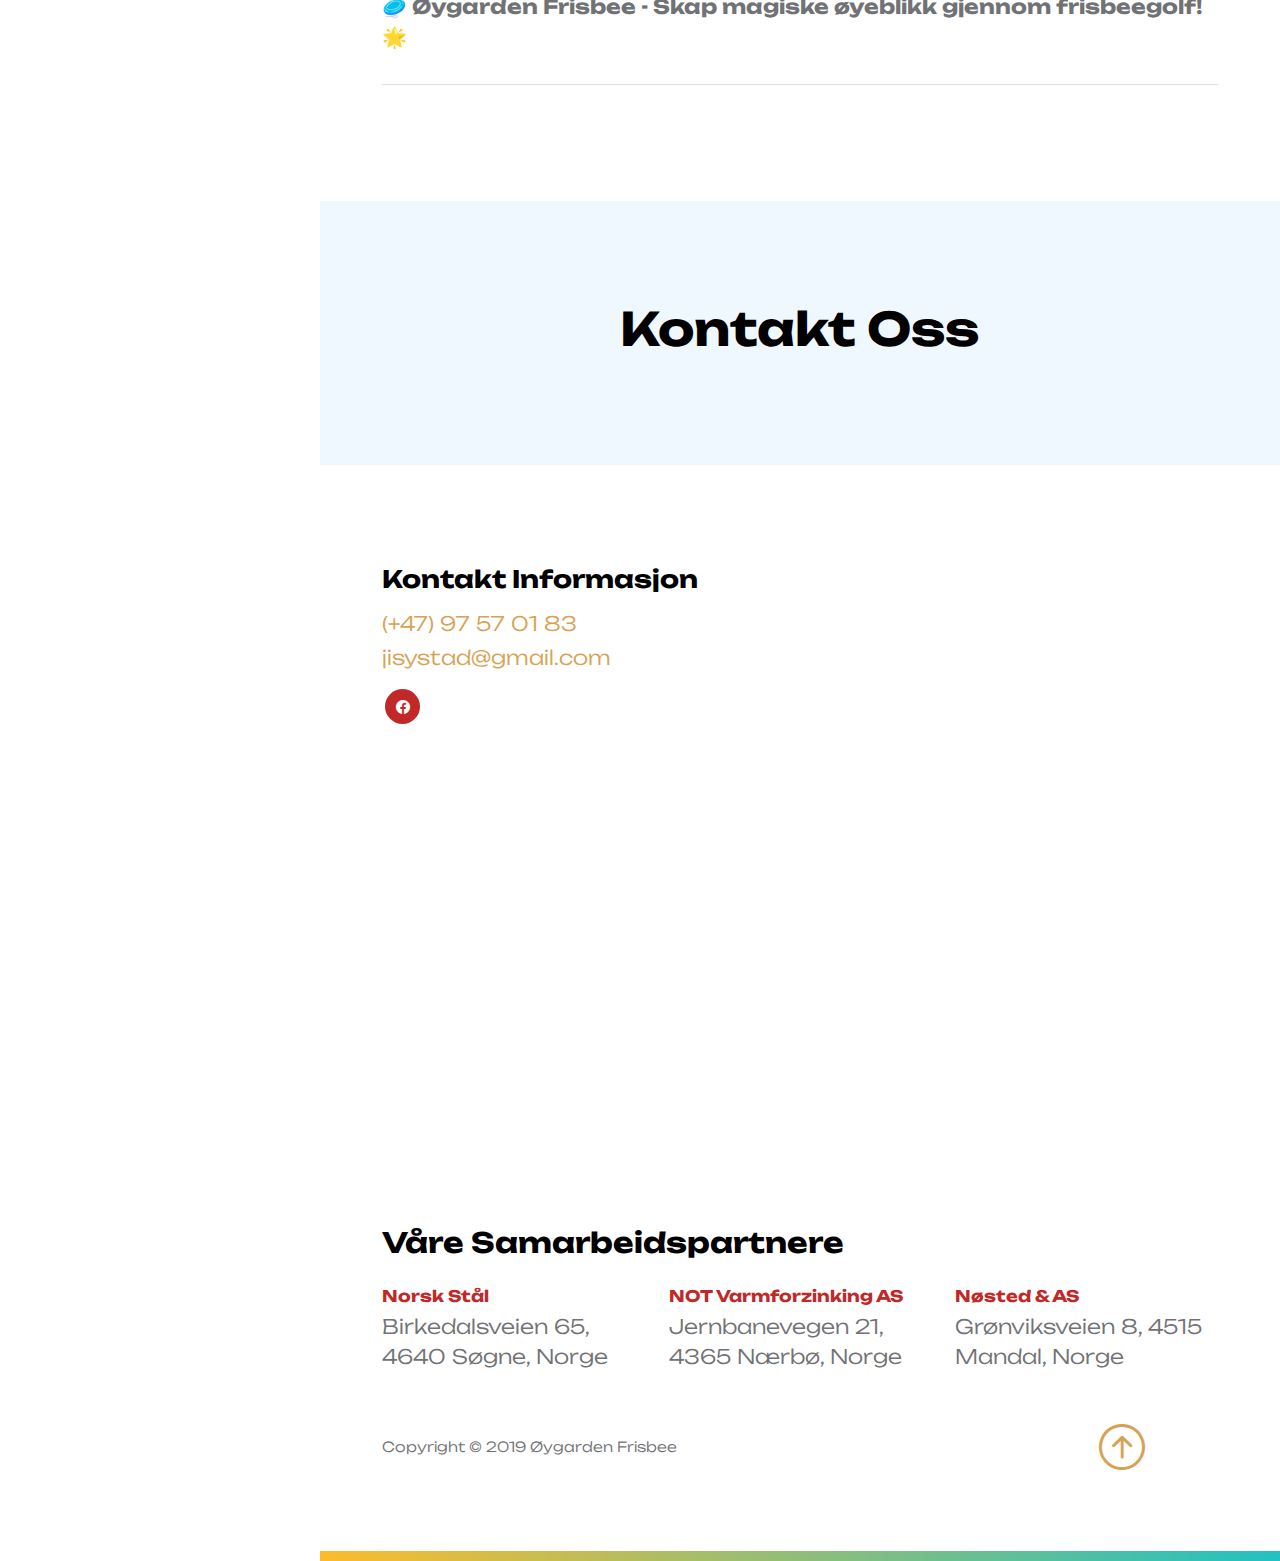
==== commit 607da252: "oppdatert pris for kurv" ====
--- a/index.html
+++ b/index.html
@@ -209,7 +209,7 @@
                                                 <p></p>
                                                 <li>💪 Bøyd manuelt og sveist for hånd, gir dem en robusthet som er vanskelig å matche.</li>
                                               </ul>
-                                              <p><strong>💰 Pris per kurv: 5200,- inkl. moms</strong></p>
+                                              <p><strong>💰 Pris per kurv: 5500,- inkl. moms</strong></p>
                                               <p>🗻 Inkluderer fjellfeste for enkel montering.</p>
                                               
                                               <h5 class="mb-4">💡 Hvem har kjøpt kurver av oss:</h7>    
